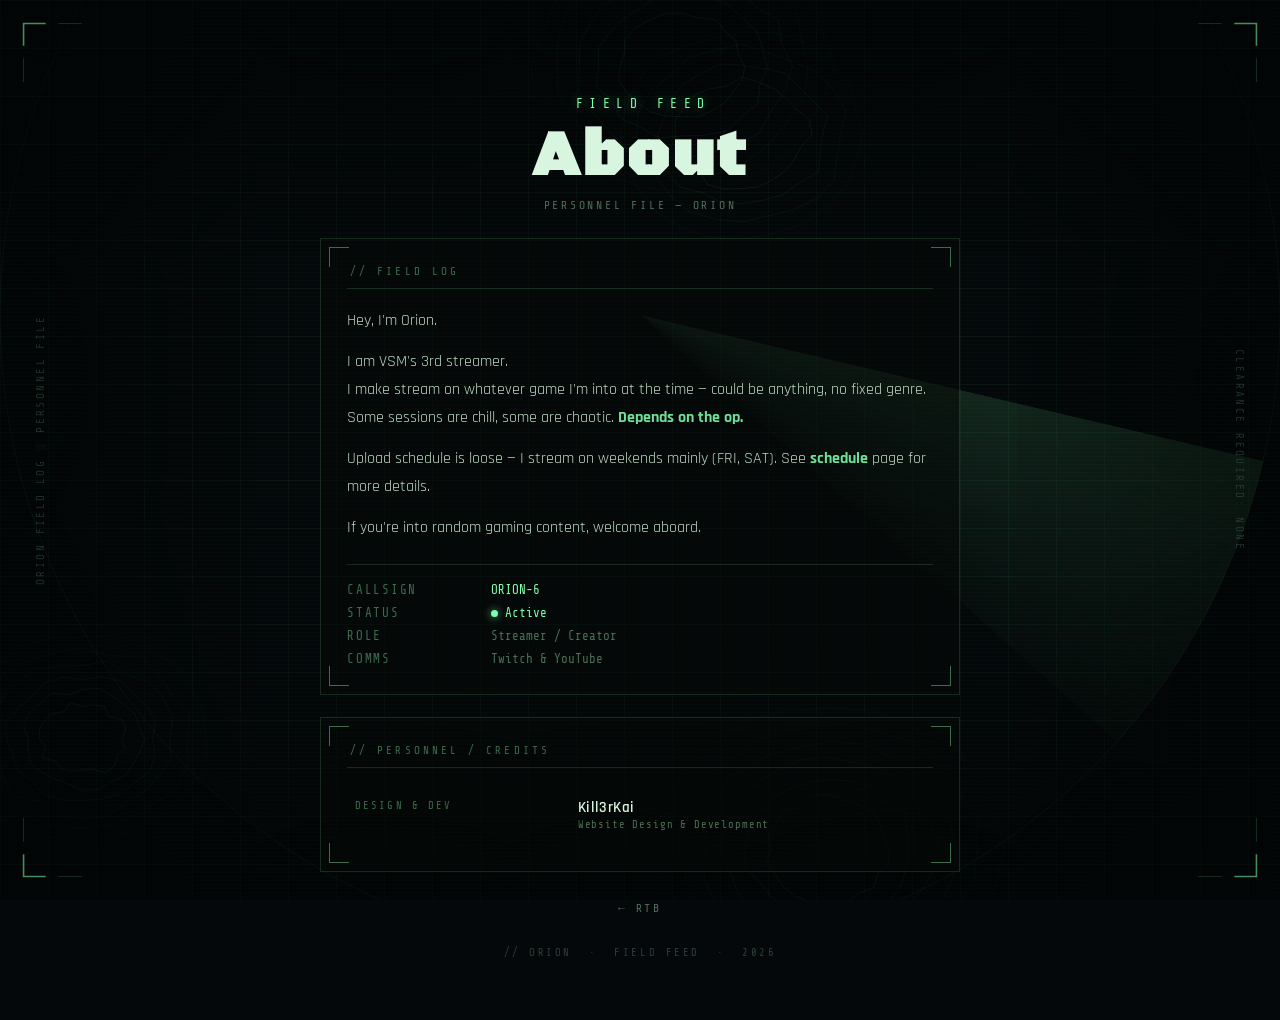
==== about.html @ 9e228664 "init commit init commit" ====
<!DOCTYPE html>
<html lang="en">

<head>
    <meta charset="UTF-8" />
    <meta name="viewport" content="width=device-width, initial-scale=1.0" />
    <title>Orion — Field Dossier</title>

    <link rel="icon" href="Images/icon.png" sizes="32x32" />
    <link rel="apple-touch-icon" href="Images/icon.png">
    <link rel="preconnect" href="https://fonts.googleapis.com">
    <link href="https://fonts.googleapis.com/css2?family=Share+Tech+Mono&family=Black+Ops+One&family=Rajdhani:wght@300;400;600;700&display=swap" rel="stylesheet">
    <link rel="stylesheet" href="https://cdnjs.cloudflare.com/ajax/libs/font-awesome/6.6.0/css/all.min.css">
    <link rel="stylesheet" href="Styles/style.css">
    <link rel="stylesheet" href="Styles/about.css">

    <meta property="og:title" content="Orion — Field Dossier">
    <meta property="og:description" content="Just some guy who likes games.">
    <meta property="og:type" content="website">
</head>

<body>

    <div id="cursor"></div>
    <div id="cursorRing"></div>

    <canvas id="bgcanvas"></canvas>
    <div class="grid-overlay"></div>
    <div class="scanlines"></div>
    <div class="vignette"></div>

    <div class="side-label side-label--left">ORION FIELD LOG ░ PERSONNEL FILE</div>
    <div class="side-label side-label--right">CLEARANCE REQUIRED: NONE</div>

    <div class="corner tl"><svg viewBox="0 0 76 76"><path d="M2 30 L2 2 L30 2" stroke="#7dffab" stroke-width="2" fill="none" opacity="0.55"/><path d="M2 46 L2 76" stroke="#7dffab" stroke-width="1" fill="none" opacity="0.22"/><path d="M46 2 L76 2" stroke="#7dffab" stroke-width="1" fill="none" opacity="0.22"/></svg></div>
    <div class="corner tr"><svg viewBox="0 0 76 76"><path d="M2 30 L2 2 L30 2" stroke="#7dffab" stroke-width="2" fill="none" opacity="0.55"/><path d="M2 46 L2 76" stroke="#7dffab" stroke-width="1" fill="none" opacity="0.22"/><path d="M46 2 L76 2" stroke="#7dffab" stroke-width="1" fill="none" opacity="0.22"/></svg></div>
    <div class="corner bl"><svg viewBox="0 0 76 76"><path d="M2 30 L2 2 L30 2" stroke="#7dffab" stroke-width="2" fill="none" opacity="0.55"/><path d="M2 46 L2 76" stroke="#7dffab" stroke-width="1" fill="none" opacity="0.22"/><path d="M46 2 L76 2" stroke="#7dffab" stroke-width="1" fill="none" opacity="0.22"/></svg></div>
    <div class="corner br"><svg viewBox="0 0 76 76"><path d="M2 30 L2 2 L30 2" stroke="#7dffab" stroke-width="2" fill="none" opacity="0.55"/><path d="M2 46 L2 76" stroke="#7dffab" stroke-width="1" fill="none" opacity="0.22"/><path d="M46 2 L76 2" stroke="#7dffab" stroke-width="1" fill="none" opacity="0.22"/></svg></div>

    <div class="about-wrap">

        <header class="about-hero">
            <div class="about-brandline">FIELD FEED</div>
            <h1 class="about-title">About</h1>
            <p class="about-sub">personnel file — orion</p>
        </header>

        <div class="dossier-panel">
            <span class="dossier-bracket db-tl"></span>
            <span class="dossier-bracket db-tr"></span>
            <span class="dossier-bracket db-bl"></span>
            <span class="dossier-bracket db-br"></span>

            <div class="dossier-screen">
                <div class="section-label">// Field Log</div>

                <div class="about-body">
                    <p>Hey, I'm Orion.</p>
                    <p>I am VSM's 3rd streamer.<br>I make stream on whatever game I'm into at the time — could be anything, no fixed genre.<br>Some sessions are chill, some are chaotic. <strong>Depends on the op.</strong></p>
                    <p>Upload schedule is loose — I stream on weekends mainly (FRI, SAT). See <strong>schedule</strong> page for more details.</p>
                    <p>If you're into random gaming content, welcome aboard.</p>
                </div>

                <div class="readout">
                    <div class="readout-row"><span class="readout-k">Callsign</span><span class="readout-v">ORION-6</span></div>
                    <div class="readout-row"><span class="readout-k">Status</span><span class="readout-v"><span class="status-live-dot"></span>Active</span></div>
                    <div class="readout-row"><span class="readout-k">Role</span><span class="readout-v dim">Streamer / Creator</span></div>
                    <div class="readout-row"><span class="readout-k">Comms</span><span class="readout-v dim">Twitch &amp; YouTube</span></div>
                </div>
            </div>
        </div>

        <div class="dossier-panel">
            <span class="dossier-bracket db-tl"></span>
            <span class="dossier-bracket db-tr"></span>
            <span class="dossier-bracket db-bl"></span>
            <span class="dossier-bracket db-br"></span>

            <div class="dossier-screen">
                <div class="section-label">// Personnel / Credits</div>

                <table class="credits-table">
                    <tbody>
                        <tr>
                            <td>Design &amp; Dev</td>
                            <td>
                                <a class="credit-name" href="https://kill3rkai.ai" target="_blank" rel="noopener">Kill3rKai</a>
                                <span class="credit-sub">Website Design &amp; Development</span>
                            </td>
                        </tr>
                    </tbody>
                </table>
            </div>
        </div>

        <div class="about-back">
            <a href="main.html">RTB</a>
        </div>

        <footer class="about-footer">
            // ORION &nbsp;·&nbsp; FIELD FEED &nbsp;·&nbsp; 2026
        </footer>

    </div>

    <script src="Scripts/about.js" defer></script>

</body>

</html>
---- Styles/style.css ----
/* style.css — ORION tactical link map
   Same identity as the stream overlays (radar/terrain/waypoints), rebuilt
   as the page's central interaction instead of a plain list. */

@import url('https://fonts.googleapis.com/css2?family=Share+Tech+Mono&family=Black+Ops+One&family=Rajdhani:wght@300;400;600;700&display=swap');

:root {
  --bg: #05080a;
  --panel: #0c130f;
  --hud: #7dffab;
  --hud-dim: #3d6b4d;
  --amber: #ffb454;
  --text: #d8f5df;
  --muted: #4d6e58;
  --line: rgba(125, 255, 171, 0.14);
}

*,
*::before,
*::after {
  margin: 0;
  padding: 0;
  box-sizing: border-box;
}

body {
  background: var(--bg);
  color: var(--text);
  font-family: 'Rajdhani', sans-serif;
  min-height: 100vh;
  position: relative;
  cursor: none;
  overflow-x: hidden;
  display: flex;
  flex-direction: column;
}

::selection {
  background: rgba(125, 255, 171, 0.25);
  color: #fff;
}

/* ── custom cursor ── */
#cursor {
  position: fixed;
  width: 8px;
  height: 8px;
  background: var(--hud);
  border-radius: 50%;
  pointer-events: none;
  z-index: 9999;
  transform: translate(-50%, -50%);
  box-shadow: 0 0 12px var(--hud);
  mix-blend-mode: screen;
  opacity: 0;
}

#cursorRing {
  position: fixed;
  width: 34px;
  height: 34px;
  border: 1px solid rgba(125, 255, 171, 0.4);
  border-radius: 50%;
  pointer-events: none;
  z-index: 9998;
  transform: translate(-50%, -50%);
  transition: width .2s ease, height .2s ease, border-color .2s ease, left .08s ease, top .08s ease;
  opacity: 0;
}

/* ── page chrome (grid / scanlines / vignette / frame) ── */
/* Any full-page ambient background canvas uses this id — needed here
   (not just in boot.css) since schedule.html and future subpages load
   this stylesheet but not boot.css. Without it the canvas has no CSS
   sizing and renders in normal flow at its full pixel dimensions,
   pushing all page content off-screen below it. */
canvas#bgcanvas {
  position: fixed;
  inset: 0;
  width: 100%;
  height: 100%;
  z-index: 0;
}

.grid-overlay {
  position: fixed;
  inset: 0;
  z-index: 0;
  pointer-events: none;
  background-image:
    linear-gradient(rgba(125, 255, 171, 0.04) 1px, transparent 1px),
    linear-gradient(90deg, rgba(125, 255, 171, 0.04) 1px, transparent 1px);
  background-size: 48px 48px;
}

.scanlines {
  position: fixed;
  inset: 0;
  z-index: 1;
  pointer-events: none;
  background: repeating-linear-gradient(0deg, transparent, transparent 3px, rgba(125, 255, 171, 0.02) 3px, rgba(125, 255, 171, 0.02) 4px);
}

.vignette {
  position: fixed;
  inset: 0;
  z-index: 1;
  pointer-events: none;
  box-shadow: inset 0 0 280px 90px rgba(1, 2, 2, 0.82);
}

.corner {
  position: fixed;
  width: 60px;
  height: 60px;
  z-index: 50;
  pointer-events: none;
}

.corner svg {
  width: 100%;
  height: 100%;
}

.corner.tl {
  top: 22px;
  left: 22px;
}

.corner.tr {
  top: 22px;
  right: 22px;
  transform: scaleX(-1);
}

.corner.bl {
  bottom: 22px;
  left: 22px;
  transform: scaleY(-1);
}

.corner.br {
  bottom: 22px;
  right: 22px;
  transform: scale(-1, -1);
}

.side-label {
  position: fixed;
  font-family: 'Share Tech Mono', monospace;
  font-size: 11px;
  letter-spacing: 0.22em;
  color: var(--muted);
  text-transform: uppercase;
  writing-mode: vertical-rl;
  opacity: 0.4;
  z-index: 5;
  pointer-events: none;
}

.side-label--left {
  left: 34px;
  top: 50%;
  transform: translateY(-50%) rotate(180deg);
}

.side-label--right {
  right: 34px;
  top: 50%;
  transform: translateY(-50%);
}

@media (max-width:760px) {
  .side-label {
    display: none;
  }
}

/* ── header ── */
.hero {
  position: relative;
  z-index: 10;
  text-align: center;
  padding: 56px 24px 8px;
}

#hud-top {
  position: absolute;
  top: 30px;
  left: 80px;
  right: 80px;
  z-index: 4;
  display: flex;
  justify-content: space-between;
  align-items: flex-start;
  font-family: 'Share Tech Mono', monospace;
  font-size: 12px;
  letter-spacing: 0.14em;
  color: var(--muted);
}

#hud-top .block {
  display: flex;
  flex-direction: column;
  gap: 5px;
}

#hud-top .block.right {
  align-items: flex-end;
  text-align: right;
}

#hud-top .k {
  color: var(--hud-dim);
  font-size: 10.5px;
  letter-spacing: 0.2em;
}

#hud-top .v {
  color: var(--hud);
  font-size: 13px;
}

#hud-top .v.amber {
  color: var(--amber);
}

@media (max-width:760px) {
  #hud-top {
    display: none;
  }
}

#brandline {
  font-family: 'Share Tech Mono', monospace;
  font-size: 13px;
  letter-spacing: 0.5em;
  text-indent: 0.5em;
  color: var(--hud);
  text-shadow: 0 0 12px rgba(125, 255, 171, 0.5);
  margin-bottom: 18px;
}

#title {
  font-family: 'Black Ops One', sans-serif;
  font-size: clamp(48px, 9vw, 104px);
  letter-spacing: 0.04em;
  color: var(--text);
  line-height: 1;
  animation: titleGlow 3.2s ease-in-out infinite;
}

@keyframes titleGlow {

  0%,
  100% {
    text-shadow: 0 0 20px rgba(125, 255, 171, 0.32), 0 0 2px rgba(216, 245, 223, 0.4);
  }

  50% {
    text-shadow: 0 0 54px rgba(125, 255, 171, 0.62), 0 0 2px rgba(216, 245, 223, 0.4);
  }
}

#subline {
  margin-top: 16px;
  font-family: 'Share Tech Mono', monospace;
  font-size: clamp(11px, 1.4vw, 14px);
  letter-spacing: 0.26em;
  text-indent: 0.26em;
  color: var(--muted);
}

.blink {
  display: inline-block;
  width: 9px;
  color: var(--hud);
  animation: blink 1s steps(1) infinite;
}

@keyframes blink {

  0%,
  100% {
    opacity: 1;
  }

  50% {
    opacity: 0;
  }
}

/* ── tactical map ── */
.map-section {
  position: relative;
  z-index: 10;
  flex: 1;
  display: flex;
  align-items: center;
  justify-content: center;
  padding: 28px 20px 8px;
}

.map-frame {
  position: relative;
  width: min(94vw, 980px);
  aspect-ratio: 16/11;
  border: 1px solid var(--line);
  background: rgba(6, 10, 8, 0.4);
}

.map-frame::before {
  content: '';
  position: absolute;
  inset: 0;
  border: 1px solid rgba(125, 255, 171, 0.06);
  margin: 10px;
  pointer-events: none;
}

canvas#mapcanvas {
  position: absolute;
  inset: 0;
  width: 100%;
  height: 100%;
}

/* readout panel, top-left inside the frame */
#wpReadout {
  position: absolute;
  top: 16px;
  left: 18px;
  z-index: 25;
  font-family: 'Share Tech Mono', monospace;
  font-size: 11.5px;
  letter-spacing: 0.05em;
  color: var(--muted);
  display: flex;
  flex-direction: column;
  gap: 5px;
  background: rgba(5, 8, 10, 0.55);
  padding: 10px 14px;
  border-left: 2px solid var(--hud-dim);
  min-width: 190px;
  pointer-events: none;
  transition: border-color .2s ease;
}

#wpReadout.active {
  border-left-color: var(--hud);
}

#wpReadout .row {
  display: flex;
  gap: 10px;
}

#wpReadout .k {
  color: var(--hud-dim);
  min-width: 74px;
  letter-spacing: 0.14em;
}

#wpReadout .v {
  color: var(--hud);
}

#wpReadout .v.amber {
  color: var(--amber);
}

@media (max-width:600px) {
  #wpReadout {
    display: none;
  }
}

/* legend, bottom-right inside the frame */
#legend {
  position: absolute;
  bottom: 14px;
  right: 16px;
  z-index: 25;
  font-family: 'Share Tech Mono', monospace;
  font-size: 10px;
  letter-spacing: 0.14em;
  color: var(--muted);
  display: flex;
  align-items: center;
  gap: 8px;
  pointer-events: none;
  text-transform: uppercase;
}

#legend .dot {
  width: 6px;
  height: 6px;
  border-radius: 50%;
  background: var(--amber);
  box-shadow: 0 0 8px rgba(255, 180, 84, 0.7);
}

@media (max-width:600px) {
  #legend {
    display: none;
  }
}

/* waypoints */
.waypoint {
  position: absolute;
  transform: translate(-50%, -50%);
  display: flex;
  flex-direction: column;
  align-items: center;
  text-decoration: none;
  color: var(--text);
  z-index: 30;
}

.wp-marker {
  width: 46px;
  height: 46px;
  border-radius: 50%;
  border: 1px solid var(--hud-dim);
  background: rgba(12, 19, 15, 0.85);
  display: flex;
  align-items: center;
  justify-content: center;
  position: relative;
  transition: border-color .25s ease, box-shadow .25s ease, transform .25s ease, background .25s ease;
}

.wp-marker i {
  font-size: 17px;
  color: var(--hud);
  transition: color .25s ease;
}

.waypoint:hover .wp-marker {
  border-color: var(--hud);
  box-shadow: 0 0 18px rgba(125, 255, 171, 0.45);
  background: rgba(125, 255, 171, 0.08);
  transform: scale(1.14);
}

.wp-id {
  font-family: 'Share Tech Mono', monospace;
  font-size: 9.5px;
  letter-spacing: 0.16em;
  color: var(--hud-dim);
  margin-top: 7px;
  white-space: nowrap;
}

.wp-tooltip {
  position: absolute;
  bottom: calc(100% + 12px);
  left: 50%;
  transform: translateX(-50%) translateY(4px);
  background: rgba(6, 10, 8, 0.94);
  border: 1px solid var(--line);
  padding: 7px 12px;
  font-family: 'Share Tech Mono', monospace;
  font-size: 11.5px;
  letter-spacing: 0.06em;
  color: var(--hud);
  white-space: nowrap;
  opacity: 0;
  pointer-events: none;
  transition: opacity .2s ease, transform .2s ease;
  z-index: 100;
  display: flex;
  align-items: center;
  gap: 9px;
}

.wp-tooltip span {
  color: var(--muted);
}

.waypoint:hover .wp-tooltip {
  opacity: 1;
  transform: translateX(-50%) translateY(0);
}

.wp-tag {
  font-size: 9px;
  letter-spacing: 0.14em;
  padding: 2px 6px;
  border-radius: 2px;
  border: 1px solid currentColor;
}

.wp-tag.active {
  color: var(--hud);
  background: rgba(125, 255, 171, 0.1);
}

.wp-tag.inactive {
  color: var(--amber);
  background: rgba(255, 180, 84, 0.1);
}

/* always-visible status dot on the marker itself, like a live indicator light */
.wp-status-dot {
  position: absolute;
  bottom: -1px;
  right: -1px;
  width: 9px;
  height: 9px;
  border-radius: 50%;
  border: 1.5px solid var(--bg);
  z-index: 2;
}

.wp-status-dot.active {
  background: var(--hud);
  box-shadow: 0 0 6px rgba(125, 255, 171, 0.8);
}

.wp-status-dot.inactive {
  background: var(--amber);
  box-shadow: 0 0 6px rgba(255, 180, 84, 0.8);
}

.waypoint.live .wp-marker {
  border-color: var(--amber);
}

.waypoint.live .wp-marker i {
  color: var(--amber);
}

.wp-live-ring {
  position: absolute;
  inset: -5px;
  border-radius: 50%;
  border: 2px solid var(--amber);
  animation: liveRingPulse 2s ease-in-out infinite;
}

@keyframes liveRingPulse {

  0%,
  100% {
    opacity: 0.4;
    transform: scale(1);
  }

  50% {
    opacity: 1;
    transform: scale(1.08);
  }
}

/* disabled waypoints stay dimmed at rest but highlight exactly like an active
   waypoint on hover — visible and explorable on the board, just not clickable */
.waypoint.disabled {
  cursor: none;
}

.waypoint.disabled .wp-marker {
  opacity: 0.55;
}

.waypoint.disabled:hover .wp-marker {
  opacity: 1;
  border-color: var(--hud);
  box-shadow: 0 0 18px rgba(125, 255, 171, 0.45);
  background: rgba(125, 255, 171, 0.08);
  transform: scale(1.14);
}

.waypoint.disabled .wp-id {
  opacity: 0.55;
}

.waypoint.disabled:hover .wp-id {
  opacity: 1;
}

@media (max-width:600px) {
  .wp-marker {
    width: 38px;
    height: 38px;
  }

  .wp-marker i {
    font-size: 14px;
  }

  .wp-id {
    font-size: 8.5px;
  }
}

/* ── footer ── */
.footer {
  position: relative;
  z-index: 10;
  padding: 22px 24px 30px;
  text-align: center;
  font-family: 'Share Tech Mono', monospace;
  font-size: 11px;
  letter-spacing: 0.24em;
  color: rgba(77, 110, 88, 0.6);
  text-transform: uppercase;
}

.footer a {
  color: rgba(125, 255, 171, 0.55);
  text-decoration: none;
}

.footer a:hover {
  color: var(--hud);
}
---- Styles/about.css ----
/* ============================================================
   about.css — ORION field dossier
   Extends Styles/style.css — tokens (--hud, --amber, --muted etc)
   are inherited from there. Scrolling page, same pattern as
   schedule.css.
   ============================================================ */

body {
    display: block;
    min-height: 100vh;
    height: auto;
    overflow: visible auto;
    padding: 96px 20px 60px;
}

.about-wrap {
    max-width: 720px;
    margin: 0 auto;
    position: relative;
    z-index: 10;
}

/* ── header ── */
.about-hero {
    text-align: center;
    margin-bottom: 26px;
}

.about-brandline {
    font-family: 'Share Tech Mono', monospace;
    font-size: 13px;
    letter-spacing: 0.5em;
    text-indent: 0.5em;
    color: var(--hud);
    text-shadow: 0 0 12px rgba(125, 255, 171, 0.5);
    margin-bottom: 14px;
}

.about-title {
    font-family: 'Black Ops One', sans-serif;
    font-size: clamp(38px, 7vw, 64px);
    letter-spacing: 0.04em;
    color: var(--text);
    line-height: 1;
    animation: titleGlow 3.2s ease-in-out infinite;
}

@keyframes titleGlow {

    0%,
    100% {
        text-shadow: 0 0 20px rgba(125, 255, 171, 0.32), 0 0 2px rgba(216, 245, 223, 0.4);
    }

    50% {
        text-shadow: 0 0 54px rgba(125, 255, 171, 0.62), 0 0 2px rgba(216, 245, 223, 0.4);
    }
}

.about-sub {
    margin-top: 10px;
    font-family: 'Share Tech Mono', monospace;
    font-size: 11.5px;
    letter-spacing: 0.24em;
    text-transform: uppercase;
    color: var(--muted);
}

/* ── dossier panel shell (shared by both panels on the page) ── */
.dossier-panel {
    max-width: 640px;
    margin: 0 auto 22px;
    background: rgba(6, 10, 8, 0.55);
    border: 1px solid var(--line);
    padding: 26px 26px 28px;
    position: relative;
}

.dossier-bracket {
    position: absolute;
    width: 20px;
    height: 20px;
    border-color: var(--hud-dim);
    border-style: solid;
    pointer-events: none;
}

.db-tl {
    top: 8px;
    left: 8px;
    border-width: 1px 0 0 1px;
}

.db-tr {
    top: 8px;
    right: 8px;
    border-width: 1px 1px 0 0;
}

.db-bl {
    bottom: 8px;
    left: 8px;
    border-width: 0 0 1px 1px;
}

.db-br {
    bottom: 8px;
    right: 8px;
    border-width: 0 1px 1px 0;
}

.dossier-screen {
    animation: panelOn .5s ease both;
}

@keyframes panelOn {
    0% {
        opacity: 0;
        transform: translateY(6px);
    }

    100% {
        opacity: 1;
        transform: translateY(0);
    }
}

.section-label {
    font-family: 'Share Tech Mono', monospace;
    font-size: 11px;
    letter-spacing: 0.28em;
    text-indent: 0.28em;
    color: var(--hud-dim);
    text-transform: uppercase;
    margin-bottom: 18px;
    padding-bottom: 10px;
    border-bottom: 1px solid var(--line);
}

/* ── bio text ── */
.about-body p {
    font-family: 'Rajdhani', sans-serif;
    font-size: 16px;
    line-height: 1.75;
    color: var(--text);
    opacity: 0.88;
    margin-bottom: 13px;
}

.about-body p:last-child {
    margin-bottom: 0;
}

.about-body strong {
    color: var(--hud);
    font-weight: 700;
}

/* ── readout block (callsign / status) ── */
.readout {
    margin-top: 22px;
    border-top: 1px solid var(--line);
    padding-top: 18px;
    display: flex;
    flex-direction: column;
    gap: 9px;
}

.readout-row {
    display: flex;
    gap: 14px;
    font-family: 'Share Tech Mono', monospace;
    font-size: 12.5px;
}

.readout-k {
    color: var(--hud-dim);
    min-width: 130px;
    letter-spacing: 0.14em;
    text-transform: uppercase;
}

.readout-v {
    color: var(--hud);
}

.readout-v.amber {
    color: var(--amber);
}

.readout-v.dim {
    color: var(--muted);
}

.status-live-dot {
    display: inline-block;
    width: 7px;
    height: 7px;
    border-radius: 50%;
    background: var(--hud);
    box-shadow: 0 0 8px rgba(125, 255, 171, 0.8);
    margin-right: 7px;
    animation: statusBlink 2s ease-in-out infinite;
}

@keyframes statusBlink {

    0%,
    100% {
        opacity: 1;
    }

    50% {
        opacity: 0.25;
    }
}

/* ── credits table ── */
.credits-table {
    width: 100%;
    border-collapse: collapse;
    font-family: 'Share Tech Mono', monospace;
    font-size: 12.5px;
}

.credits-table tr {
    border-bottom: 1px solid rgba(125, 255, 171, 0.06);
    transition: background .2s ease;
}

.credits-table tr:last-child {
    border-bottom: none;
}

.credits-table tr:hover {
    background: rgba(125, 255, 171, 0.03);
}

.credits-table td {
    padding: 12px 8px;
    letter-spacing: 0.03em;
    vertical-align: top;
}

.credits-table td:first-child {
    color: var(--hud-dim);
    white-space: nowrap;
    padding-right: 22px;
    font-size: 10.5px;
    letter-spacing: 0.2em;
    text-transform: uppercase;
    padding-top: 14px;
}

.credits-table td:last-child {
    font-family: 'Rajdhani', sans-serif;
    color: var(--text);
    font-size: 15px;
}

a.credit-name {
    all: unset;
    display: block;
    color: var(--text);
    font-weight: 600;
    cursor: none;
}

a.credit-name:hover {
    color: var(--hud);
}

.credit-sub {
    display: block;
    font-family: 'Share Tech Mono', monospace;
    color: var(--muted);
    font-size: 10.5px;
    letter-spacing: 0.08em;
    margin-top: 2px;
}

/* ── back link ── */
.about-back {
    text-align: center;
    margin-top: 6px;
}

.about-back a {
    font-family: 'Share Tech Mono', monospace;
    font-size: 11.5px;
    letter-spacing: 0.24em;
    color: var(--muted);
    text-decoration: none;
    text-transform: uppercase;
    display: inline-flex;
    align-items: center;
    gap: 8px;
    transition: color .2s ease;
    padding: 8px 0;
}

.about-back a:hover {
    color: var(--hud);
}

.about-back a::before {
    content: '←';
    transition: transform .2s ease;
}

.about-back a:hover::before {
    transform: translateX(-4px);
}

/* ── footer ── */
.about-footer {
    text-align: center;
    margin-top: 24px;
    font-family: 'Share Tech Mono', monospace;
    font-size: 10.5px;
    letter-spacing: 0.24em;
    color: rgba(77, 110, 88, 0.55);
    text-transform: uppercase;
}

@media (max-width:480px) {
    body {
        padding: 80px 14px 40px;
    }

    .dossier-panel {
        padding: 20px 18px 22px;
    }

    .readout-row {
        flex-direction: column;
        gap: 2px;
    }

    .readout-k {
        min-width: 0;
    }
}
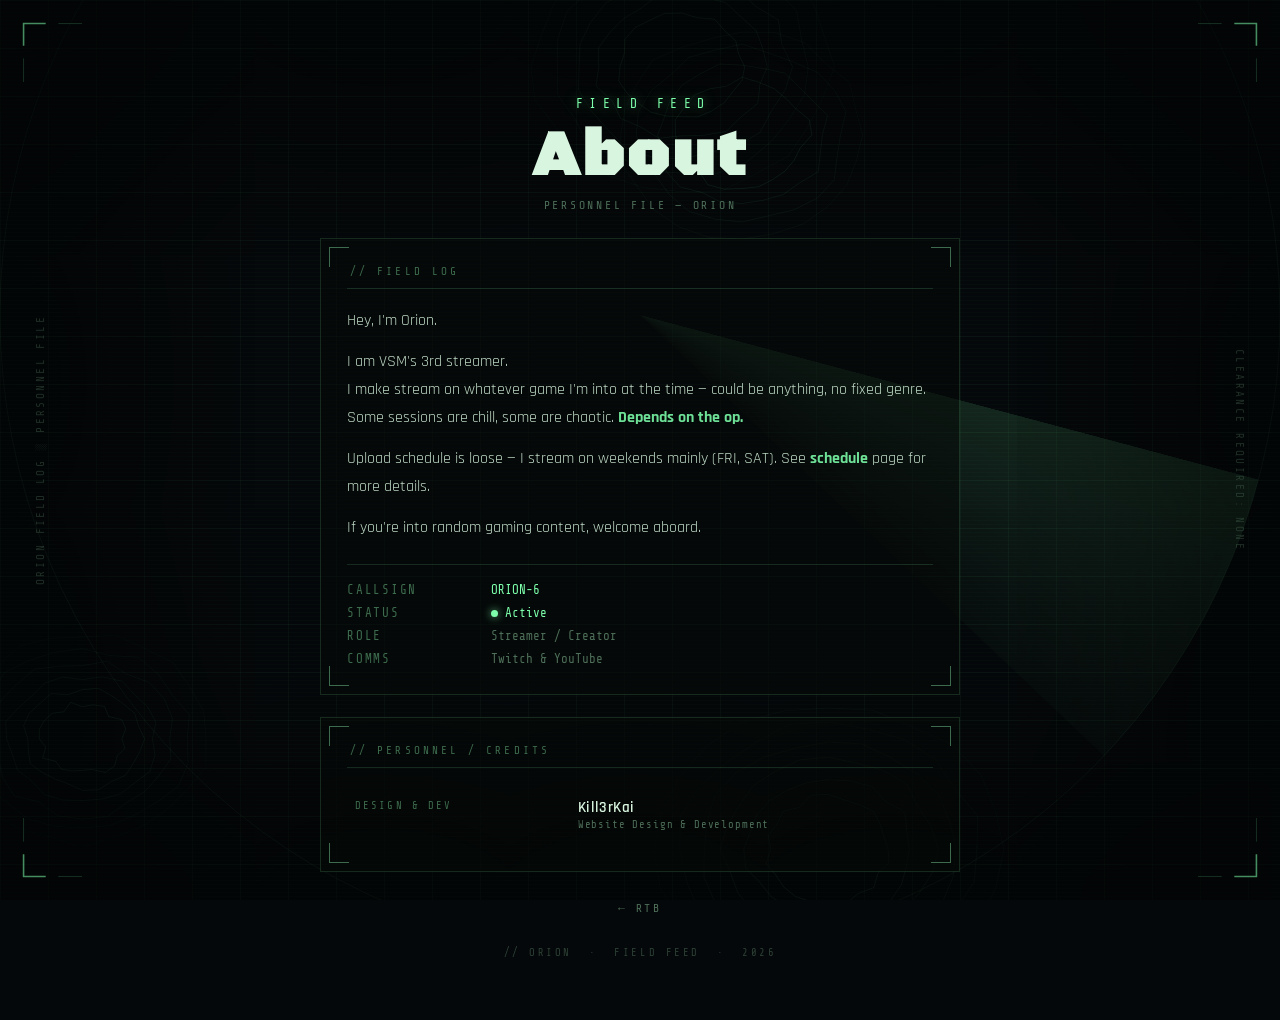
==== commit 04ac5c8b: "update calander" ====
--- a/about.html
+++ b/about.html
@@ -1,110 +1,110 @@
-<!DOCTYPE html>
-<html lang="en">
-
-<head>
-    <meta charset="UTF-8" />
-    <meta name="viewport" content="width=device-width, initial-scale=1.0" />
-    <title>Orion — Field Dossier</title>
-
-    <link rel="icon" href="Images/icon.png" sizes="32x32" />
-    <link rel="apple-touch-icon" href="Images/icon.png">
-    <link rel="preconnect" href="https://fonts.googleapis.com">
-    <link href="https://fonts.googleapis.com/css2?family=Share+Tech+Mono&family=Black+Ops+One&family=Rajdhani:wght@300;400;600;700&display=swap" rel="stylesheet">
-    <link rel="stylesheet" href="https://cdnjs.cloudflare.com/ajax/libs/font-awesome/6.6.0/css/all.min.css">
-    <link rel="stylesheet" href="Styles/style.css">
-    <link rel="stylesheet" href="Styles/about.css">
-
-    <meta property="og:title" content="Orion — Field Dossier">
-    <meta property="og:description" content="Just some guy who likes games.">
-    <meta property="og:type" content="website">
-</head>
-
-<body>
-
-    <div id="cursor"></div>
-    <div id="cursorRing"></div>
-
-    <canvas id="bgcanvas"></canvas>
-    <div class="grid-overlay"></div>
-    <div class="scanlines"></div>
-    <div class="vignette"></div>
-
-    <div class="side-label side-label--left">ORION FIELD LOG ░ PERSONNEL FILE</div>
-    <div class="side-label side-label--right">CLEARANCE REQUIRED: NONE</div>
-
-    <div class="corner tl"><svg viewBox="0 0 76 76"><path d="M2 30 L2 2 L30 2" stroke="#7dffab" stroke-width="2" fill="none" opacity="0.55"/><path d="M2 46 L2 76" stroke="#7dffab" stroke-width="1" fill="none" opacity="0.22"/><path d="M46 2 L76 2" stroke="#7dffab" stroke-width="1" fill="none" opacity="0.22"/></svg></div>
-    <div class="corner tr"><svg viewBox="0 0 76 76"><path d="M2 30 L2 2 L30 2" stroke="#7dffab" stroke-width="2" fill="none" opacity="0.55"/><path d="M2 46 L2 76" stroke="#7dffab" stroke-width="1" fill="none" opacity="0.22"/><path d="M46 2 L76 2" stroke="#7dffab" stroke-width="1" fill="none" opacity="0.22"/></svg></div>
-    <div class="corner bl"><svg viewBox="0 0 76 76"><path d="M2 30 L2 2 L30 2" stroke="#7dffab" stroke-width="2" fill="none" opacity="0.55"/><path d="M2 46 L2 76" stroke="#7dffab" stroke-width="1" fill="none" opacity="0.22"/><path d="M46 2 L76 2" stroke="#7dffab" stroke-width="1" fill="none" opacity="0.22"/></svg></div>
-    <div class="corner br"><svg viewBox="0 0 76 76"><path d="M2 30 L2 2 L30 2" stroke="#7dffab" stroke-width="2" fill="none" opacity="0.55"/><path d="M2 46 L2 76" stroke="#7dffab" stroke-width="1" fill="none" opacity="0.22"/><path d="M46 2 L76 2" stroke="#7dffab" stroke-width="1" fill="none" opacity="0.22"/></svg></div>
-
-    <div class="about-wrap">
-
-        <header class="about-hero">
-            <div class="about-brandline">FIELD FEED</div>
-            <h1 class="about-title">About</h1>
-            <p class="about-sub">personnel file — orion</p>
-        </header>
-
-        <div class="dossier-panel">
-            <span class="dossier-bracket db-tl"></span>
-            <span class="dossier-bracket db-tr"></span>
-            <span class="dossier-bracket db-bl"></span>
-            <span class="dossier-bracket db-br"></span>
-
-            <div class="dossier-screen">
-                <div class="section-label">// Field Log</div>
-
-                <div class="about-body">
-                    <p>Hey, I'm Orion.</p>
-                    <p>I am VSM's 3rd streamer.<br>I make stream on whatever game I'm into at the time — could be anything, no fixed genre.<br>Some sessions are chill, some are chaotic. <strong>Depends on the op.</strong></p>
-                    <p>Upload schedule is loose — I stream on weekends mainly (FRI, SAT). See <strong>schedule</strong> page for more details.</p>
-                    <p>If you're into random gaming content, welcome aboard.</p>
-                </div>
-
-                <div class="readout">
-                    <div class="readout-row"><span class="readout-k">Callsign</span><span class="readout-v">ORION-6</span></div>
-                    <div class="readout-row"><span class="readout-k">Status</span><span class="readout-v"><span class="status-live-dot"></span>Active</span></div>
-                    <div class="readout-row"><span class="readout-k">Role</span><span class="readout-v dim">Streamer / Creator</span></div>
-                    <div class="readout-row"><span class="readout-k">Comms</span><span class="readout-v dim">Twitch &amp; YouTube</span></div>
-                </div>
-            </div>
-        </div>
-
-        <div class="dossier-panel">
-            <span class="dossier-bracket db-tl"></span>
-            <span class="dossier-bracket db-tr"></span>
-            <span class="dossier-bracket db-bl"></span>
-            <span class="dossier-bracket db-br"></span>
-
-            <div class="dossier-screen">
-                <div class="section-label">// Personnel / Credits</div>
-
-                <table class="credits-table">
-                    <tbody>
-                        <tr>
-                            <td>Design &amp; Dev</td>
-                            <td>
-                                <a class="credit-name" href="https://kill3rkai.ai" target="_blank" rel="noopener">Kill3rKai</a>
-                                <span class="credit-sub">Website Design &amp; Development</span>
-                            </td>
-                        </tr>
-                    </tbody>
-                </table>
-            </div>
-        </div>
-
-        <div class="about-back">
-            <a href="main.html">RTB</a>
-        </div>
-
-        <footer class="about-footer">
-            // ORION &nbsp;·&nbsp; FIELD FEED &nbsp;·&nbsp; 2026
-        </footer>
-
-    </div>
-
-    <script src="Scripts/about.js" defer></script>
-
-</body>
-
+<!DOCTYPE html>
+<html lang="en">
+
+<head>
+    <meta charset="UTF-8" />
+    <meta name="viewport" content="width=device-width, initial-scale=1.0" />
+    <title>Orion — Field Dossier</title>
+
+    <link rel="icon" href="Images/icon.png" sizes="32x32" />
+    <link rel="apple-touch-icon" href="Images/icon.png">
+    <link rel="preconnect" href="https://fonts.googleapis.com">
+    <link href="https://fonts.googleapis.com/css2?family=Share+Tech+Mono&family=Black+Ops+One&family=Rajdhani:wght@300;400;600;700&display=swap" rel="stylesheet">
+    <link rel="stylesheet" href="https://cdnjs.cloudflare.com/ajax/libs/font-awesome/6.6.0/css/all.min.css">
+    <link rel="stylesheet" href="Styles/style.css">
+    <link rel="stylesheet" href="Styles/about.css">
+
+    <meta property="og:title" content="Orion — Field Dossier">
+    <meta property="og:description" content="Just some guy who likes games.">
+    <meta property="og:type" content="website">
+</head>
+
+<body>
+
+    <div id="cursor"></div>
+    <div id="cursorRing"></div>
+
+    <canvas id="bgcanvas"></canvas>
+    <div class="grid-overlay"></div>
+    <div class="scanlines"></div>
+    <div class="vignette"></div>
+
+    <div class="side-label side-label--left">ORION FIELD LOG ░ PERSONNEL FILE</div>
+    <div class="side-label side-label--right">CLEARANCE REQUIRED: NONE</div>
+
+    <div class="corner tl"><svg viewBox="0 0 76 76"><path d="M2 30 L2 2 L30 2" stroke="#7dffab" stroke-width="2" fill="none" opacity="0.55"/><path d="M2 46 L2 76" stroke="#7dffab" stroke-width="1" fill="none" opacity="0.22"/><path d="M46 2 L76 2" stroke="#7dffab" stroke-width="1" fill="none" opacity="0.22"/></svg></div>
+    <div class="corner tr"><svg viewBox="0 0 76 76"><path d="M2 30 L2 2 L30 2" stroke="#7dffab" stroke-width="2" fill="none" opacity="0.55"/><path d="M2 46 L2 76" stroke="#7dffab" stroke-width="1" fill="none" opacity="0.22"/><path d="M46 2 L76 2" stroke="#7dffab" stroke-width="1" fill="none" opacity="0.22"/></svg></div>
+    <div class="corner bl"><svg viewBox="0 0 76 76"><path d="M2 30 L2 2 L30 2" stroke="#7dffab" stroke-width="2" fill="none" opacity="0.55"/><path d="M2 46 L2 76" stroke="#7dffab" stroke-width="1" fill="none" opacity="0.22"/><path d="M46 2 L76 2" stroke="#7dffab" stroke-width="1" fill="none" opacity="0.22"/></svg></div>
+    <div class="corner br"><svg viewBox="0 0 76 76"><path d="M2 30 L2 2 L30 2" stroke="#7dffab" stroke-width="2" fill="none" opacity="0.55"/><path d="M2 46 L2 76" stroke="#7dffab" stroke-width="1" fill="none" opacity="0.22"/><path d="M46 2 L76 2" stroke="#7dffab" stroke-width="1" fill="none" opacity="0.22"/></svg></div>
+
+    <div class="about-wrap">
+
+        <header class="about-hero">
+            <div class="about-brandline">FIELD FEED</div>
+            <h1 class="about-title">About</h1>
+            <p class="about-sub">personnel file — orion</p>
+        </header>
+
+        <div class="dossier-panel">
+            <span class="dossier-bracket db-tl"></span>
+            <span class="dossier-bracket db-tr"></span>
+            <span class="dossier-bracket db-bl"></span>
+            <span class="dossier-bracket db-br"></span>
+
+            <div class="dossier-screen">
+                <div class="section-label">// Field Log</div>
+
+                <div class="about-body">
+                    <p>Hey, I'm Orion.</p>
+                    <p>I am VSM's 3rd streamer.<br>I make stream on whatever game I'm into at the time — could be anything, no fixed genre.<br>Some sessions are chill, some are chaotic. <strong>Depends on the op.</strong></p>
+                    <p>Upload schedule is loose — I stream on weekends mainly (FRI, SAT). See <strong>schedule</strong> page for more details.</p>
+                    <p>If you're into random gaming content, welcome aboard.</p>
+                </div>
+
+                <div class="readout">
+                    <div class="readout-row"><span class="readout-k">Callsign</span><span class="readout-v">ORION-6</span></div>
+                    <div class="readout-row"><span class="readout-k">Status</span><span class="readout-v"><span class="status-live-dot"></span>Active</span></div>
+                    <div class="readout-row"><span class="readout-k">Role</span><span class="readout-v dim">Streamer / Creator</span></div>
+                    <div class="readout-row"><span class="readout-k">Comms</span><span class="readout-v dim">Twitch &amp; YouTube</span></div>
+                </div>
+            </div>
+        </div>
+
+        <div class="dossier-panel">
+            <span class="dossier-bracket db-tl"></span>
+            <span class="dossier-bracket db-tr"></span>
+            <span class="dossier-bracket db-bl"></span>
+            <span class="dossier-bracket db-br"></span>
+
+            <div class="dossier-screen">
+                <div class="section-label">// Personnel / Credits</div>
+
+                <table class="credits-table">
+                    <tbody>
+                        <tr>
+                            <td>Design &amp; Dev</td>
+                            <td>
+                                <a class="credit-name" href="https://kill3rkai.ai" target="_blank" rel="noopener">Kill3rKai</a>
+                                <span class="credit-sub">Website Design &amp; Development</span>
+                            </td>
+                        </tr>
+                    </tbody>
+                </table>
+            </div>
+        </div>
+
+        <div class="about-back">
+            <a href="main.html">RTB</a>
+        </div>
+
+        <footer class="about-footer">
+            // ORION &nbsp;·&nbsp; FIELD FEED &nbsp;·&nbsp; 2026
+        </footer>
+
+    </div>
+
+    <script src="Scripts/about.js" defer></script>
+
+</body>
+
 </html>
--- a/Styles/style.css
+++ b/Styles/style.css
@@ -1,618 +1,618 @@
-/* style.css — ORION tactical link map
-   Same identity as the stream overlays (radar/terrain/waypoints), rebuilt
-   as the page's central interaction instead of a plain list. */
-
-@import url('https://fonts.googleapis.com/css2?family=Share+Tech+Mono&family=Black+Ops+One&family=Rajdhani:wght@300;400;600;700&display=swap');
-
-:root {
-  --bg: #05080a;
-  --panel: #0c130f;
-  --hud: #7dffab;
-  --hud-dim: #3d6b4d;
-  --amber: #ffb454;
-  --text: #d8f5df;
-  --muted: #4d6e58;
-  --line: rgba(125, 255, 171, 0.14);
-}
-
-*,
-*::before,
-*::after {
-  margin: 0;
-  padding: 0;
-  box-sizing: border-box;
-}
-
-body {
-  background: var(--bg);
-  color: var(--text);
-  font-family: 'Rajdhani', sans-serif;
-  min-height: 100vh;
-  position: relative;
-  cursor: none;
-  overflow-x: hidden;
-  display: flex;
-  flex-direction: column;
-}
-
-::selection {
-  background: rgba(125, 255, 171, 0.25);
-  color: #fff;
-}
-
-/* ── custom cursor ── */
-#cursor {
-  position: fixed;
-  width: 8px;
-  height: 8px;
-  background: var(--hud);
-  border-radius: 50%;
-  pointer-events: none;
-  z-index: 9999;
-  transform: translate(-50%, -50%);
-  box-shadow: 0 0 12px var(--hud);
-  mix-blend-mode: screen;
-  opacity: 0;
-}
-
-#cursorRing {
-  position: fixed;
-  width: 34px;
-  height: 34px;
-  border: 1px solid rgba(125, 255, 171, 0.4);
-  border-radius: 50%;
-  pointer-events: none;
-  z-index: 9998;
-  transform: translate(-50%, -50%);
-  transition: width .2s ease, height .2s ease, border-color .2s ease, left .08s ease, top .08s ease;
-  opacity: 0;
-}
-
-/* ── page chrome (grid / scanlines / vignette / frame) ── */
-/* Any full-page ambient background canvas uses this id — needed here
-   (not just in boot.css) since schedule.html and future subpages load
-   this stylesheet but not boot.css. Without it the canvas has no CSS
-   sizing and renders in normal flow at its full pixel dimensions,
-   pushing all page content off-screen below it. */
-canvas#bgcanvas {
-  position: fixed;
-  inset: 0;
-  width: 100%;
-  height: 100%;
-  z-index: 0;
-}
-
-.grid-overlay {
-  position: fixed;
-  inset: 0;
-  z-index: 0;
-  pointer-events: none;
-  background-image:
-    linear-gradient(rgba(125, 255, 171, 0.04) 1px, transparent 1px),
-    linear-gradient(90deg, rgba(125, 255, 171, 0.04) 1px, transparent 1px);
-  background-size: 48px 48px;
-}
-
-.scanlines {
-  position: fixed;
-  inset: 0;
-  z-index: 1;
-  pointer-events: none;
-  background: repeating-linear-gradient(0deg, transparent, transparent 3px, rgba(125, 255, 171, 0.02) 3px, rgba(125, 255, 171, 0.02) 4px);
-}
-
-.vignette {
-  position: fixed;
-  inset: 0;
-  z-index: 1;
-  pointer-events: none;
-  box-shadow: inset 0 0 280px 90px rgba(1, 2, 2, 0.82);
-}
-
-.corner {
-  position: fixed;
-  width: 60px;
-  height: 60px;
-  z-index: 50;
-  pointer-events: none;
-}
-
-.corner svg {
-  width: 100%;
-  height: 100%;
-}
-
-.corner.tl {
-  top: 22px;
-  left: 22px;
-}
-
-.corner.tr {
-  top: 22px;
-  right: 22px;
-  transform: scaleX(-1);
-}
-
-.corner.bl {
-  bottom: 22px;
-  left: 22px;
-  transform: scaleY(-1);
-}
-
-.corner.br {
-  bottom: 22px;
-  right: 22px;
-  transform: scale(-1, -1);
-}
-
-.side-label {
-  position: fixed;
-  font-family: 'Share Tech Mono', monospace;
-  font-size: 11px;
-  letter-spacing: 0.22em;
-  color: var(--muted);
-  text-transform: uppercase;
-  writing-mode: vertical-rl;
-  opacity: 0.4;
-  z-index: 5;
-  pointer-events: none;
-}
-
-.side-label--left {
-  left: 34px;
-  top: 50%;
-  transform: translateY(-50%) rotate(180deg);
-}
-
-.side-label--right {
-  right: 34px;
-  top: 50%;
-  transform: translateY(-50%);
-}
-
-@media (max-width:760px) {
-  .side-label {
-    display: none;
-  }
-}
-
-/* ── header ── */
-.hero {
-  position: relative;
-  z-index: 10;
-  text-align: center;
-  padding: 56px 24px 8px;
-}
-
-#hud-top {
-  position: absolute;
-  top: 30px;
-  left: 80px;
-  right: 80px;
-  z-index: 4;
-  display: flex;
-  justify-content: space-between;
-  align-items: flex-start;
-  font-family: 'Share Tech Mono', monospace;
-  font-size: 12px;
-  letter-spacing: 0.14em;
-  color: var(--muted);
-}
-
-#hud-top .block {
-  display: flex;
-  flex-direction: column;
-  gap: 5px;
-}
-
-#hud-top .block.right {
-  align-items: flex-end;
-  text-align: right;
-}
-
-#hud-top .k {
-  color: var(--hud-dim);
-  font-size: 10.5px;
-  letter-spacing: 0.2em;
-}
-
-#hud-top .v {
-  color: var(--hud);
-  font-size: 13px;
-}
-
-#hud-top .v.amber {
-  color: var(--amber);
-}
-
-@media (max-width:760px) {
-  #hud-top {
-    display: none;
-  }
-}
-
-#brandline {
-  font-family: 'Share Tech Mono', monospace;
-  font-size: 13px;
-  letter-spacing: 0.5em;
-  text-indent: 0.5em;
-  color: var(--hud);
-  text-shadow: 0 0 12px rgba(125, 255, 171, 0.5);
-  margin-bottom: 18px;
-}
-
-#title {
-  font-family: 'Black Ops One', sans-serif;
-  font-size: clamp(48px, 9vw, 104px);
-  letter-spacing: 0.04em;
-  color: var(--text);
-  line-height: 1;
-  animation: titleGlow 3.2s ease-in-out infinite;
-}
-
-@keyframes titleGlow {
-
-  0%,
-  100% {
-    text-shadow: 0 0 20px rgba(125, 255, 171, 0.32), 0 0 2px rgba(216, 245, 223, 0.4);
-  }
-
-  50% {
-    text-shadow: 0 0 54px rgba(125, 255, 171, 0.62), 0 0 2px rgba(216, 245, 223, 0.4);
-  }
-}
-
-#subline {
-  margin-top: 16px;
-  font-family: 'Share Tech Mono', monospace;
-  font-size: clamp(11px, 1.4vw, 14px);
-  letter-spacing: 0.26em;
-  text-indent: 0.26em;
-  color: var(--muted);
-}
-
-.blink {
-  display: inline-block;
-  width: 9px;
-  color: var(--hud);
-  animation: blink 1s steps(1) infinite;
-}
-
-@keyframes blink {
-
-  0%,
-  100% {
-    opacity: 1;
-  }
-
-  50% {
-    opacity: 0;
-  }
-}
-
-/* ── tactical map ── */
-.map-section {
-  position: relative;
-  z-index: 10;
-  flex: 1;
-  display: flex;
-  align-items: center;
-  justify-content: center;
-  padding: 28px 20px 8px;
-}
-
-.map-frame {
-  position: relative;
-  width: min(94vw, 980px);
-  aspect-ratio: 16/11;
-  border: 1px solid var(--line);
-  background: rgba(6, 10, 8, 0.4);
-}
-
-.map-frame::before {
-  content: '';
-  position: absolute;
-  inset: 0;
-  border: 1px solid rgba(125, 255, 171, 0.06);
-  margin: 10px;
-  pointer-events: none;
-}
-
-canvas#mapcanvas {
-  position: absolute;
-  inset: 0;
-  width: 100%;
-  height: 100%;
-}
-
-/* readout panel, top-left inside the frame */
-#wpReadout {
-  position: absolute;
-  top: 16px;
-  left: 18px;
-  z-index: 25;
-  font-family: 'Share Tech Mono', monospace;
-  font-size: 11.5px;
-  letter-spacing: 0.05em;
-  color: var(--muted);
-  display: flex;
-  flex-direction: column;
-  gap: 5px;
-  background: rgba(5, 8, 10, 0.55);
-  padding: 10px 14px;
-  border-left: 2px solid var(--hud-dim);
-  min-width: 190px;
-  pointer-events: none;
-  transition: border-color .2s ease;
-}
-
-#wpReadout.active {
-  border-left-color: var(--hud);
-}
-
-#wpReadout .row {
-  display: flex;
-  gap: 10px;
-}
-
-#wpReadout .k {
-  color: var(--hud-dim);
-  min-width: 74px;
-  letter-spacing: 0.14em;
-}
-
-#wpReadout .v {
-  color: var(--hud);
-}
-
-#wpReadout .v.amber {
-  color: var(--amber);
-}
-
-@media (max-width:600px) {
-  #wpReadout {
-    display: none;
-  }
-}
-
-/* legend, bottom-right inside the frame */
-#legend {
-  position: absolute;
-  bottom: 14px;
-  right: 16px;
-  z-index: 25;
-  font-family: 'Share Tech Mono', monospace;
-  font-size: 10px;
-  letter-spacing: 0.14em;
-  color: var(--muted);
-  display: flex;
-  align-items: center;
-  gap: 8px;
-  pointer-events: none;
-  text-transform: uppercase;
-}
-
-#legend .dot {
-  width: 6px;
-  height: 6px;
-  border-radius: 50%;
-  background: var(--amber);
-  box-shadow: 0 0 8px rgba(255, 180, 84, 0.7);
-}
-
-@media (max-width:600px) {
-  #legend {
-    display: none;
-  }
-}
-
-/* waypoints */
-.waypoint {
-  position: absolute;
-  transform: translate(-50%, -50%);
-  display: flex;
-  flex-direction: column;
-  align-items: center;
-  text-decoration: none;
-  color: var(--text);
-  z-index: 30;
-}
-
-.wp-marker {
-  width: 46px;
-  height: 46px;
-  border-radius: 50%;
-  border: 1px solid var(--hud-dim);
-  background: rgba(12, 19, 15, 0.85);
-  display: flex;
-  align-items: center;
-  justify-content: center;
-  position: relative;
-  transition: border-color .25s ease, box-shadow .25s ease, transform .25s ease, background .25s ease;
-}
-
-.wp-marker i {
-  font-size: 17px;
-  color: var(--hud);
-  transition: color .25s ease;
-}
-
-.waypoint:hover .wp-marker {
-  border-color: var(--hud);
-  box-shadow: 0 0 18px rgba(125, 255, 171, 0.45);
-  background: rgba(125, 255, 171, 0.08);
-  transform: scale(1.14);
-}
-
-.wp-id {
-  font-family: 'Share Tech Mono', monospace;
-  font-size: 9.5px;
-  letter-spacing: 0.16em;
-  color: var(--hud-dim);
-  margin-top: 7px;
-  white-space: nowrap;
-}
-
-.wp-tooltip {
-  position: absolute;
-  bottom: calc(100% + 12px);
-  left: 50%;
-  transform: translateX(-50%) translateY(4px);
-  background: rgba(6, 10, 8, 0.94);
-  border: 1px solid var(--line);
-  padding: 7px 12px;
-  font-family: 'Share Tech Mono', monospace;
-  font-size: 11.5px;
-  letter-spacing: 0.06em;
-  color: var(--hud);
-  white-space: nowrap;
-  opacity: 0;
-  pointer-events: none;
-  transition: opacity .2s ease, transform .2s ease;
-  z-index: 100;
-  display: flex;
-  align-items: center;
-  gap: 9px;
-}
-
-.wp-tooltip span {
-  color: var(--muted);
-}
-
-.waypoint:hover .wp-tooltip {
-  opacity: 1;
-  transform: translateX(-50%) translateY(0);
-}
-
-.wp-tag {
-  font-size: 9px;
-  letter-spacing: 0.14em;
-  padding: 2px 6px;
-  border-radius: 2px;
-  border: 1px solid currentColor;
-}
-
-.wp-tag.active {
-  color: var(--hud);
-  background: rgba(125, 255, 171, 0.1);
-}
-
-.wp-tag.inactive {
-  color: var(--amber);
-  background: rgba(255, 180, 84, 0.1);
-}
-
-/* always-visible status dot on the marker itself, like a live indicator light */
-.wp-status-dot {
-  position: absolute;
-  bottom: -1px;
-  right: -1px;
-  width: 9px;
-  height: 9px;
-  border-radius: 50%;
-  border: 1.5px solid var(--bg);
-  z-index: 2;
-}
-
-.wp-status-dot.active {
-  background: var(--hud);
-  box-shadow: 0 0 6px rgba(125, 255, 171, 0.8);
-}
-
-.wp-status-dot.inactive {
-  background: var(--amber);
-  box-shadow: 0 0 6px rgba(255, 180, 84, 0.8);
-}
-
-.waypoint.live .wp-marker {
-  border-color: var(--amber);
-}
-
-.waypoint.live .wp-marker i {
-  color: var(--amber);
-}
-
-.wp-live-ring {
-  position: absolute;
-  inset: -5px;
-  border-radius: 50%;
-  border: 2px solid var(--amber);
-  animation: liveRingPulse 2s ease-in-out infinite;
-}
-
-@keyframes liveRingPulse {
-
-  0%,
-  100% {
-    opacity: 0.4;
-    transform: scale(1);
-  }
-
-  50% {
-    opacity: 1;
-    transform: scale(1.08);
-  }
-}
-
-/* disabled waypoints stay dimmed at rest but highlight exactly like an active
-   waypoint on hover — visible and explorable on the board, just not clickable */
-.waypoint.disabled {
-  cursor: none;
-}
-
-.waypoint.disabled .wp-marker {
-  opacity: 0.55;
-}
-
-.waypoint.disabled:hover .wp-marker {
-  opacity: 1;
-  border-color: var(--hud);
-  box-shadow: 0 0 18px rgba(125, 255, 171, 0.45);
-  background: rgba(125, 255, 171, 0.08);
-  transform: scale(1.14);
-}
-
-.waypoint.disabled .wp-id {
-  opacity: 0.55;
-}
-
-.waypoint.disabled:hover .wp-id {
-  opacity: 1;
-}
-
-@media (max-width:600px) {
-  .wp-marker {
-    width: 38px;
-    height: 38px;
-  }
-
-  .wp-marker i {
-    font-size: 14px;
-  }
-
-  .wp-id {
-    font-size: 8.5px;
-  }
-}
-
-/* ── footer ── */
-.footer {
-  position: relative;
-  z-index: 10;
-  padding: 22px 24px 30px;
-  text-align: center;
-  font-family: 'Share Tech Mono', monospace;
-  font-size: 11px;
-  letter-spacing: 0.24em;
-  color: rgba(77, 110, 88, 0.6);
-  text-transform: uppercase;
-}
-
-.footer a {
-  color: rgba(125, 255, 171, 0.55);
-  text-decoration: none;
-}
-
-.footer a:hover {
-  color: var(--hud);
+/* style.css — ORION tactical link map
+   Same identity as the stream overlays (radar/terrain/waypoints), rebuilt
+   as the page's central interaction instead of a plain list. */
+
+@import url('https://fonts.googleapis.com/css2?family=Share+Tech+Mono&family=Black+Ops+One&family=Rajdhani:wght@300;400;600;700&display=swap');
+
+:root {
+  --bg: #05080a;
+  --panel: #0c130f;
+  --hud: #7dffab;
+  --hud-dim: #3d6b4d;
+  --amber: #ffb454;
+  --text: #d8f5df;
+  --muted: #4d6e58;
+  --line: rgba(125, 255, 171, 0.14);
+}
+
+*,
+*::before,
+*::after {
+  margin: 0;
+  padding: 0;
+  box-sizing: border-box;
+}
+
+body {
+  background: var(--bg);
+  color: var(--text);
+  font-family: 'Rajdhani', sans-serif;
+  min-height: 100vh;
+  position: relative;
+  cursor: none;
+  overflow-x: hidden;
+  display: flex;
+  flex-direction: column;
+}
+
+::selection {
+  background: rgba(125, 255, 171, 0.25);
+  color: #fff;
+}
+
+/* ── custom cursor ── */
+#cursor {
+  position: fixed;
+  width: 8px;
+  height: 8px;
+  background: var(--hud);
+  border-radius: 50%;
+  pointer-events: none;
+  z-index: 9999;
+  transform: translate(-50%, -50%);
+  box-shadow: 0 0 12px var(--hud);
+  mix-blend-mode: screen;
+  opacity: 0;
+}
+
+#cursorRing {
+  position: fixed;
+  width: 34px;
+  height: 34px;
+  border: 1px solid rgba(125, 255, 171, 0.4);
+  border-radius: 50%;
+  pointer-events: none;
+  z-index: 9998;
+  transform: translate(-50%, -50%);
+  transition: width .2s ease, height .2s ease, border-color .2s ease, left .08s ease, top .08s ease;
+  opacity: 0;
+}
+
+/* ── page chrome (grid / scanlines / vignette / frame) ── */
+/* Any full-page ambient background canvas uses this id — needed here
+   (not just in boot.css) since schedule.html and future subpages load
+   this stylesheet but not boot.css. Without it the canvas has no CSS
+   sizing and renders in normal flow at its full pixel dimensions,
+   pushing all page content off-screen below it. */
+canvas#bgcanvas {
+  position: fixed;
+  inset: 0;
+  width: 100%;
+  height: 100%;
+  z-index: 0;
+}
+
+.grid-overlay {
+  position: fixed;
+  inset: 0;
+  z-index: 0;
+  pointer-events: none;
+  background-image:
+    linear-gradient(rgba(125, 255, 171, 0.04) 1px, transparent 1px),
+    linear-gradient(90deg, rgba(125, 255, 171, 0.04) 1px, transparent 1px);
+  background-size: 48px 48px;
+}
+
+.scanlines {
+  position: fixed;
+  inset: 0;
+  z-index: 1;
+  pointer-events: none;
+  background: repeating-linear-gradient(0deg, transparent, transparent 3px, rgba(125, 255, 171, 0.02) 3px, rgba(125, 255, 171, 0.02) 4px);
+}
+
+.vignette {
+  position: fixed;
+  inset: 0;
+  z-index: 1;
+  pointer-events: none;
+  box-shadow: inset 0 0 280px 90px rgba(1, 2, 2, 0.82);
+}
+
+.corner {
+  position: fixed;
+  width: 60px;
+  height: 60px;
+  z-index: 50;
+  pointer-events: none;
+}
+
+.corner svg {
+  width: 100%;
+  height: 100%;
+}
+
+.corner.tl {
+  top: 22px;
+  left: 22px;
+}
+
+.corner.tr {
+  top: 22px;
+  right: 22px;
+  transform: scaleX(-1);
+}
+
+.corner.bl {
+  bottom: 22px;
+  left: 22px;
+  transform: scaleY(-1);
+}
+
+.corner.br {
+  bottom: 22px;
+  right: 22px;
+  transform: scale(-1, -1);
+}
+
+.side-label {
+  position: fixed;
+  font-family: 'Share Tech Mono', monospace;
+  font-size: 11px;
+  letter-spacing: 0.22em;
+  color: var(--muted);
+  text-transform: uppercase;
+  writing-mode: vertical-rl;
+  opacity: 0.4;
+  z-index: 5;
+  pointer-events: none;
+}
+
+.side-label--left {
+  left: 34px;
+  top: 50%;
+  transform: translateY(-50%) rotate(180deg);
+}
+
+.side-label--right {
+  right: 34px;
+  top: 50%;
+  transform: translateY(-50%);
+}
+
+@media (max-width:760px) {
+  .side-label {
+    display: none;
+  }
+}
+
+/* ── header ── */
+.hero {
+  position: relative;
+  z-index: 10;
+  text-align: center;
+  padding: 56px 24px 8px;
+}
+
+#hud-top {
+  position: absolute;
+  top: 30px;
+  left: 80px;
+  right: 80px;
+  z-index: 4;
+  display: flex;
+  justify-content: space-between;
+  align-items: flex-start;
+  font-family: 'Share Tech Mono', monospace;
+  font-size: 12px;
+  letter-spacing: 0.14em;
+  color: var(--muted);
+}
+
+#hud-top .block {
+  display: flex;
+  flex-direction: column;
+  gap: 5px;
+}
+
+#hud-top .block.right {
+  align-items: flex-end;
+  text-align: right;
+}
+
+#hud-top .k {
+  color: var(--hud-dim);
+  font-size: 10.5px;
+  letter-spacing: 0.2em;
+}
+
+#hud-top .v {
+  color: var(--hud);
+  font-size: 13px;
+}
+
+#hud-top .v.amber {
+  color: var(--amber);
+}
+
+@media (max-width:760px) {
+  #hud-top {
+    display: none;
+  }
+}
+
+#brandline {
+  font-family: 'Share Tech Mono', monospace;
+  font-size: 13px;
+  letter-spacing: 0.5em;
+  text-indent: 0.5em;
+  color: var(--hud);
+  text-shadow: 0 0 12px rgba(125, 255, 171, 0.5);
+  margin-bottom: 18px;
+}
+
+#title {
+  font-family: 'Black Ops One', sans-serif;
+  font-size: clamp(48px, 9vw, 104px);
+  letter-spacing: 0.04em;
+  color: var(--text);
+  line-height: 1;
+  animation: titleGlow 3.2s ease-in-out infinite;
+}
+
+@keyframes titleGlow {
+
+  0%,
+  100% {
+    text-shadow: 0 0 20px rgba(125, 255, 171, 0.32), 0 0 2px rgba(216, 245, 223, 0.4);
+  }
+
+  50% {
+    text-shadow: 0 0 54px rgba(125, 255, 171, 0.62), 0 0 2px rgba(216, 245, 223, 0.4);
+  }
+}
+
+#subline {
+  margin-top: 16px;
+  font-family: 'Share Tech Mono', monospace;
+  font-size: clamp(11px, 1.4vw, 14px);
+  letter-spacing: 0.26em;
+  text-indent: 0.26em;
+  color: var(--muted);
+}
+
+.blink {
+  display: inline-block;
+  width: 9px;
+  color: var(--hud);
+  animation: blink 1s steps(1) infinite;
+}
+
+@keyframes blink {
+
+  0%,
+  100% {
+    opacity: 1;
+  }
+
+  50% {
+    opacity: 0;
+  }
+}
+
+/* ── tactical map ── */
+.map-section {
+  position: relative;
+  z-index: 10;
+  flex: 1;
+  display: flex;
+  align-items: center;
+  justify-content: center;
+  padding: 28px 20px 8px;
+}
+
+.map-frame {
+  position: relative;
+  width: min(94vw, 980px);
+  aspect-ratio: 16/11;
+  border: 1px solid var(--line);
+  background: rgba(6, 10, 8, 0.4);
+}
+
+.map-frame::before {
+  content: '';
+  position: absolute;
+  inset: 0;
+  border: 1px solid rgba(125, 255, 171, 0.06);
+  margin: 10px;
+  pointer-events: none;
+}
+
+canvas#mapcanvas {
+  position: absolute;
+  inset: 0;
+  width: 100%;
+  height: 100%;
+}
+
+/* readout panel, top-left inside the frame */
+#wpReadout {
+  position: absolute;
+  top: 16px;
+  left: 18px;
+  z-index: 25;
+  font-family: 'Share Tech Mono', monospace;
+  font-size: 11.5px;
+  letter-spacing: 0.05em;
+  color: var(--muted);
+  display: flex;
+  flex-direction: column;
+  gap: 5px;
+  background: rgba(5, 8, 10, 0.55);
+  padding: 10px 14px;
+  border-left: 2px solid var(--hud-dim);
+  min-width: 190px;
+  pointer-events: none;
+  transition: border-color .2s ease;
+}
+
+#wpReadout.active {
+  border-left-color: var(--hud);
+}
+
+#wpReadout .row {
+  display: flex;
+  gap: 10px;
+}
+
+#wpReadout .k {
+  color: var(--hud-dim);
+  min-width: 74px;
+  letter-spacing: 0.14em;
+}
+
+#wpReadout .v {
+  color: var(--hud);
+}
+
+#wpReadout .v.amber {
+  color: var(--amber);
+}
+
+@media (max-width:600px) {
+  #wpReadout {
+    display: none;
+  }
+}
+
+/* legend, bottom-right inside the frame */
+#legend {
+  position: absolute;
+  bottom: 14px;
+  right: 16px;
+  z-index: 25;
+  font-family: 'Share Tech Mono', monospace;
+  font-size: 10px;
+  letter-spacing: 0.14em;
+  color: var(--muted);
+  display: flex;
+  align-items: center;
+  gap: 8px;
+  pointer-events: none;
+  text-transform: uppercase;
+}
+
+#legend .dot {
+  width: 6px;
+  height: 6px;
+  border-radius: 50%;
+  background: var(--amber);
+  box-shadow: 0 0 8px rgba(255, 180, 84, 0.7);
+}
+
+@media (max-width:600px) {
+  #legend {
+    display: none;
+  }
+}
+
+/* waypoints */
+.waypoint {
+  position: absolute;
+  transform: translate(-50%, -50%);
+  display: flex;
+  flex-direction: column;
+  align-items: center;
+  text-decoration: none;
+  color: var(--text);
+  z-index: 30;
+}
+
+.wp-marker {
+  width: 46px;
+  height: 46px;
+  border-radius: 50%;
+  border: 1px solid var(--hud-dim);
+  background: rgba(12, 19, 15, 0.85);
+  display: flex;
+  align-items: center;
+  justify-content: center;
+  position: relative;
+  transition: border-color .25s ease, box-shadow .25s ease, transform .25s ease, background .25s ease;
+}
+
+.wp-marker i {
+  font-size: 17px;
+  color: var(--hud);
+  transition: color .25s ease;
+}
+
+.waypoint:hover .wp-marker {
+  border-color: var(--hud);
+  box-shadow: 0 0 18px rgba(125, 255, 171, 0.45);
+  background: rgba(125, 255, 171, 0.08);
+  transform: scale(1.14);
+}
+
+.wp-id {
+  font-family: 'Share Tech Mono', monospace;
+  font-size: 9.5px;
+  letter-spacing: 0.16em;
+  color: var(--hud-dim);
+  margin-top: 7px;
+  white-space: nowrap;
+}
+
+.wp-tooltip {
+  position: absolute;
+  bottom: calc(100% + 12px);
+  left: 50%;
+  transform: translateX(-50%) translateY(4px);
+  background: rgba(6, 10, 8, 0.94);
+  border: 1px solid var(--line);
+  padding: 7px 12px;
+  font-family: 'Share Tech Mono', monospace;
+  font-size: 11.5px;
+  letter-spacing: 0.06em;
+  color: var(--hud);
+  white-space: nowrap;
+  opacity: 0;
+  pointer-events: none;
+  transition: opacity .2s ease, transform .2s ease;
+  z-index: 100;
+  display: flex;
+  align-items: center;
+  gap: 9px;
+}
+
+.wp-tooltip span {
+  color: var(--muted);
+}
+
+.waypoint:hover .wp-tooltip {
+  opacity: 1;
+  transform: translateX(-50%) translateY(0);
+}
+
+.wp-tag {
+  font-size: 9px;
+  letter-spacing: 0.14em;
+  padding: 2px 6px;
+  border-radius: 2px;
+  border: 1px solid currentColor;
+}
+
+.wp-tag.active {
+  color: var(--hud);
+  background: rgba(125, 255, 171, 0.1);
+}
+
+.wp-tag.inactive {
+  color: var(--amber);
+  background: rgba(255, 180, 84, 0.1);
+}
+
+/* always-visible status dot on the marker itself, like a live indicator light */
+.wp-status-dot {
+  position: absolute;
+  bottom: -1px;
+  right: -1px;
+  width: 9px;
+  height: 9px;
+  border-radius: 50%;
+  border: 1.5px solid var(--bg);
+  z-index: 2;
+}
+
+.wp-status-dot.active {
+  background: var(--hud);
+  box-shadow: 0 0 6px rgba(125, 255, 171, 0.8);
+}
+
+.wp-status-dot.inactive {
+  background: var(--amber);
+  box-shadow: 0 0 6px rgba(255, 180, 84, 0.8);
+}
+
+.waypoint.live .wp-marker {
+  border-color: var(--amber);
+}
+
+.waypoint.live .wp-marker i {
+  color: var(--amber);
+}
+
+.wp-live-ring {
+  position: absolute;
+  inset: -5px;
+  border-radius: 50%;
+  border: 2px solid var(--amber);
+  animation: liveRingPulse 2s ease-in-out infinite;
+}
+
+@keyframes liveRingPulse {
+
+  0%,
+  100% {
+    opacity: 0.4;
+    transform: scale(1);
+  }
+
+  50% {
+    opacity: 1;
+    transform: scale(1.08);
+  }
+}
+
+/* disabled waypoints stay dimmed at rest but highlight exactly like an active
+   waypoint on hover — visible and explorable on the board, just not clickable */
+.waypoint.disabled {
+  cursor: none;
+}
+
+.waypoint.disabled .wp-marker {
+  opacity: 0.55;
+}
+
+.waypoint.disabled:hover .wp-marker {
+  opacity: 1;
+  border-color: var(--hud);
+  box-shadow: 0 0 18px rgba(125, 255, 171, 0.45);
+  background: rgba(125, 255, 171, 0.08);
+  transform: scale(1.14);
+}
+
+.waypoint.disabled .wp-id {
+  opacity: 0.55;
+}
+
+.waypoint.disabled:hover .wp-id {
+  opacity: 1;
+}
+
+@media (max-width:600px) {
+  .wp-marker {
+    width: 38px;
+    height: 38px;
+  }
+
+  .wp-marker i {
+    font-size: 14px;
+  }
+
+  .wp-id {
+    font-size: 8.5px;
+  }
+}
+
+/* ── footer ── */
+.footer {
+  position: relative;
+  z-index: 10;
+  padding: 22px 24px 30px;
+  text-align: center;
+  font-family: 'Share Tech Mono', monospace;
+  font-size: 11px;
+  letter-spacing: 0.24em;
+  color: rgba(77, 110, 88, 0.6);
+  text-transform: uppercase;
+}
+
+.footer a {
+  color: rgba(125, 255, 171, 0.55);
+  text-decoration: none;
+}
+
+.footer a:hover {
+  color: var(--hud);
 }
--- a/Styles/about.css
+++ b/Styles/about.css
@@ -1,343 +1,343 @@
-/* ============================================================
-   about.css — ORION field dossier
-   Extends Styles/style.css — tokens (--hud, --amber, --muted etc)
-   are inherited from there. Scrolling page, same pattern as
-   schedule.css.
-   ============================================================ */
-
-body {
-    display: block;
-    min-height: 100vh;
-    height: auto;
-    overflow: visible auto;
-    padding: 96px 20px 60px;
-}
-
-.about-wrap {
-    max-width: 720px;
-    margin: 0 auto;
-    position: relative;
-    z-index: 10;
-}
-
-/* ── header ── */
-.about-hero {
-    text-align: center;
-    margin-bottom: 26px;
-}
-
-.about-brandline {
-    font-family: 'Share Tech Mono', monospace;
-    font-size: 13px;
-    letter-spacing: 0.5em;
-    text-indent: 0.5em;
-    color: var(--hud);
-    text-shadow: 0 0 12px rgba(125, 255, 171, 0.5);
-    margin-bottom: 14px;
-}
-
-.about-title {
-    font-family: 'Black Ops One', sans-serif;
-    font-size: clamp(38px, 7vw, 64px);
-    letter-spacing: 0.04em;
-    color: var(--text);
-    line-height: 1;
-    animation: titleGlow 3.2s ease-in-out infinite;
-}
-
-@keyframes titleGlow {
-
-    0%,
-    100% {
-        text-shadow: 0 0 20px rgba(125, 255, 171, 0.32), 0 0 2px rgba(216, 245, 223, 0.4);
-    }
-
-    50% {
-        text-shadow: 0 0 54px rgba(125, 255, 171, 0.62), 0 0 2px rgba(216, 245, 223, 0.4);
-    }
-}
-
-.about-sub {
-    margin-top: 10px;
-    font-family: 'Share Tech Mono', monospace;
-    font-size: 11.5px;
-    letter-spacing: 0.24em;
-    text-transform: uppercase;
-    color: var(--muted);
-}
-
-/* ── dossier panel shell (shared by both panels on the page) ── */
-.dossier-panel {
-    max-width: 640px;
-    margin: 0 auto 22px;
-    background: rgba(6, 10, 8, 0.55);
-    border: 1px solid var(--line);
-    padding: 26px 26px 28px;
-    position: relative;
-}
-
-.dossier-bracket {
-    position: absolute;
-    width: 20px;
-    height: 20px;
-    border-color: var(--hud-dim);
-    border-style: solid;
-    pointer-events: none;
-}
-
-.db-tl {
-    top: 8px;
-    left: 8px;
-    border-width: 1px 0 0 1px;
-}
-
-.db-tr {
-    top: 8px;
-    right: 8px;
-    border-width: 1px 1px 0 0;
-}
-
-.db-bl {
-    bottom: 8px;
-    left: 8px;
-    border-width: 0 0 1px 1px;
-}
-
-.db-br {
-    bottom: 8px;
-    right: 8px;
-    border-width: 0 1px 1px 0;
-}
-
-.dossier-screen {
-    animation: panelOn .5s ease both;
-}
-
-@keyframes panelOn {
-    0% {
-        opacity: 0;
-        transform: translateY(6px);
-    }
-
-    100% {
-        opacity: 1;
-        transform: translateY(0);
-    }
-}
-
-.section-label {
-    font-family: 'Share Tech Mono', monospace;
-    font-size: 11px;
-    letter-spacing: 0.28em;
-    text-indent: 0.28em;
-    color: var(--hud-dim);
-    text-transform: uppercase;
-    margin-bottom: 18px;
-    padding-bottom: 10px;
-    border-bottom: 1px solid var(--line);
-}
-
-/* ── bio text ── */
-.about-body p {
-    font-family: 'Rajdhani', sans-serif;
-    font-size: 16px;
-    line-height: 1.75;
-    color: var(--text);
-    opacity: 0.88;
-    margin-bottom: 13px;
-}
-
-.about-body p:last-child {
-    margin-bottom: 0;
-}
-
-.about-body strong {
-    color: var(--hud);
-    font-weight: 700;
-}
-
-/* ── readout block (callsign / status) ── */
-.readout {
-    margin-top: 22px;
-    border-top: 1px solid var(--line);
-    padding-top: 18px;
-    display: flex;
-    flex-direction: column;
-    gap: 9px;
-}
-
-.readout-row {
-    display: flex;
-    gap: 14px;
-    font-family: 'Share Tech Mono', monospace;
-    font-size: 12.5px;
-}
-
-.readout-k {
-    color: var(--hud-dim);
-    min-width: 130px;
-    letter-spacing: 0.14em;
-    text-transform: uppercase;
-}
-
-.readout-v {
-    color: var(--hud);
-}
-
-.readout-v.amber {
-    color: var(--amber);
-}
-
-.readout-v.dim {
-    color: var(--muted);
-}
-
-.status-live-dot {
-    display: inline-block;
-    width: 7px;
-    height: 7px;
-    border-radius: 50%;
-    background: var(--hud);
-    box-shadow: 0 0 8px rgba(125, 255, 171, 0.8);
-    margin-right: 7px;
-    animation: statusBlink 2s ease-in-out infinite;
-}
-
-@keyframes statusBlink {
-
-    0%,
-    100% {
-        opacity: 1;
-    }
-
-    50% {
-        opacity: 0.25;
-    }
-}
-
-/* ── credits table ── */
-.credits-table {
-    width: 100%;
-    border-collapse: collapse;
-    font-family: 'Share Tech Mono', monospace;
-    font-size: 12.5px;
-}
-
-.credits-table tr {
-    border-bottom: 1px solid rgba(125, 255, 171, 0.06);
-    transition: background .2s ease;
-}
-
-.credits-table tr:last-child {
-    border-bottom: none;
-}
-
-.credits-table tr:hover {
-    background: rgba(125, 255, 171, 0.03);
-}
-
-.credits-table td {
-    padding: 12px 8px;
-    letter-spacing: 0.03em;
-    vertical-align: top;
-}
-
-.credits-table td:first-child {
-    color: var(--hud-dim);
-    white-space: nowrap;
-    padding-right: 22px;
-    font-size: 10.5px;
-    letter-spacing: 0.2em;
-    text-transform: uppercase;
-    padding-top: 14px;
-}
-
-.credits-table td:last-child {
-    font-family: 'Rajdhani', sans-serif;
-    color: var(--text);
-    font-size: 15px;
-}
-
-a.credit-name {
-    all: unset;
-    display: block;
-    color: var(--text);
-    font-weight: 600;
-    cursor: none;
-}
-
-a.credit-name:hover {
-    color: var(--hud);
-}
-
-.credit-sub {
-    display: block;
-    font-family: 'Share Tech Mono', monospace;
-    color: var(--muted);
-    font-size: 10.5px;
-    letter-spacing: 0.08em;
-    margin-top: 2px;
-}
-
-/* ── back link ── */
-.about-back {
-    text-align: center;
-    margin-top: 6px;
-}
-
-.about-back a {
-    font-family: 'Share Tech Mono', monospace;
-    font-size: 11.5px;
-    letter-spacing: 0.24em;
-    color: var(--muted);
-    text-decoration: none;
-    text-transform: uppercase;
-    display: inline-flex;
-    align-items: center;
-    gap: 8px;
-    transition: color .2s ease;
-    padding: 8px 0;
-}
-
-.about-back a:hover {
-    color: var(--hud);
-}
-
-.about-back a::before {
-    content: '←';
-    transition: transform .2s ease;
-}
-
-.about-back a:hover::before {
-    transform: translateX(-4px);
-}
-
-/* ── footer ── */
-.about-footer {
-    text-align: center;
-    margin-top: 24px;
-    font-family: 'Share Tech Mono', monospace;
-    font-size: 10.5px;
-    letter-spacing: 0.24em;
-    color: rgba(77, 110, 88, 0.55);
-    text-transform: uppercase;
-}
-
-@media (max-width:480px) {
-    body {
-        padding: 80px 14px 40px;
-    }
-
-    .dossier-panel {
-        padding: 20px 18px 22px;
-    }
-
-    .readout-row {
-        flex-direction: column;
-        gap: 2px;
-    }
-
-    .readout-k {
-        min-width: 0;
-    }
+/* ============================================================
+   about.css — ORION field dossier
+   Extends Styles/style.css — tokens (--hud, --amber, --muted etc)
+   are inherited from there. Scrolling page, same pattern as
+   schedule.css.
+   ============================================================ */
+
+body {
+    display: block;
+    min-height: 100vh;
+    height: auto;
+    overflow: visible auto;
+    padding: 96px 20px 60px;
+}
+
+.about-wrap {
+    max-width: 720px;
+    margin: 0 auto;
+    position: relative;
+    z-index: 10;
+}
+
+/* ── header ── */
+.about-hero {
+    text-align: center;
+    margin-bottom: 26px;
+}
+
+.about-brandline {
+    font-family: 'Share Tech Mono', monospace;
+    font-size: 13px;
+    letter-spacing: 0.5em;
+    text-indent: 0.5em;
+    color: var(--hud);
+    text-shadow: 0 0 12px rgba(125, 255, 171, 0.5);
+    margin-bottom: 14px;
+}
+
+.about-title {
+    font-family: 'Black Ops One', sans-serif;
+    font-size: clamp(38px, 7vw, 64px);
+    letter-spacing: 0.04em;
+    color: var(--text);
+    line-height: 1;
+    animation: titleGlow 3.2s ease-in-out infinite;
+}
+
+@keyframes titleGlow {
+
+    0%,
+    100% {
+        text-shadow: 0 0 20px rgba(125, 255, 171, 0.32), 0 0 2px rgba(216, 245, 223, 0.4);
+    }
+
+    50% {
+        text-shadow: 0 0 54px rgba(125, 255, 171, 0.62), 0 0 2px rgba(216, 245, 223, 0.4);
+    }
+}
+
+.about-sub {
+    margin-top: 10px;
+    font-family: 'Share Tech Mono', monospace;
+    font-size: 11.5px;
+    letter-spacing: 0.24em;
+    text-transform: uppercase;
+    color: var(--muted);
+}
+
+/* ── dossier panel shell (shared by both panels on the page) ── */
+.dossier-panel {
+    max-width: 640px;
+    margin: 0 auto 22px;
+    background: rgba(6, 10, 8, 0.55);
+    border: 1px solid var(--line);
+    padding: 26px 26px 28px;
+    position: relative;
+}
+
+.dossier-bracket {
+    position: absolute;
+    width: 20px;
+    height: 20px;
+    border-color: var(--hud-dim);
+    border-style: solid;
+    pointer-events: none;
+}
+
+.db-tl {
+    top: 8px;
+    left: 8px;
+    border-width: 1px 0 0 1px;
+}
+
+.db-tr {
+    top: 8px;
+    right: 8px;
+    border-width: 1px 1px 0 0;
+}
+
+.db-bl {
+    bottom: 8px;
+    left: 8px;
+    border-width: 0 0 1px 1px;
+}
+
+.db-br {
+    bottom: 8px;
+    right: 8px;
+    border-width: 0 1px 1px 0;
+}
+
+.dossier-screen {
+    animation: panelOn .5s ease both;
+}
+
+@keyframes panelOn {
+    0% {
+        opacity: 0;
+        transform: translateY(6px);
+    }
+
+    100% {
+        opacity: 1;
+        transform: translateY(0);
+    }
+}
+
+.section-label {
+    font-family: 'Share Tech Mono', monospace;
+    font-size: 11px;
+    letter-spacing: 0.28em;
+    text-indent: 0.28em;
+    color: var(--hud-dim);
+    text-transform: uppercase;
+    margin-bottom: 18px;
+    padding-bottom: 10px;
+    border-bottom: 1px solid var(--line);
+}
+
+/* ── bio text ── */
+.about-body p {
+    font-family: 'Rajdhani', sans-serif;
+    font-size: 16px;
+    line-height: 1.75;
+    color: var(--text);
+    opacity: 0.88;
+    margin-bottom: 13px;
+}
+
+.about-body p:last-child {
+    margin-bottom: 0;
+}
+
+.about-body strong {
+    color: var(--hud);
+    font-weight: 700;
+}
+
+/* ── readout block (callsign / status) ── */
+.readout {
+    margin-top: 22px;
+    border-top: 1px solid var(--line);
+    padding-top: 18px;
+    display: flex;
+    flex-direction: column;
+    gap: 9px;
+}
+
+.readout-row {
+    display: flex;
+    gap: 14px;
+    font-family: 'Share Tech Mono', monospace;
+    font-size: 12.5px;
+}
+
+.readout-k {
+    color: var(--hud-dim);
+    min-width: 130px;
+    letter-spacing: 0.14em;
+    text-transform: uppercase;
+}
+
+.readout-v {
+    color: var(--hud);
+}
+
+.readout-v.amber {
+    color: var(--amber);
+}
+
+.readout-v.dim {
+    color: var(--muted);
+}
+
+.status-live-dot {
+    display: inline-block;
+    width: 7px;
+    height: 7px;
+    border-radius: 50%;
+    background: var(--hud);
+    box-shadow: 0 0 8px rgba(125, 255, 171, 0.8);
+    margin-right: 7px;
+    animation: statusBlink 2s ease-in-out infinite;
+}
+
+@keyframes statusBlink {
+
+    0%,
+    100% {
+        opacity: 1;
+    }
+
+    50% {
+        opacity: 0.25;
+    }
+}
+
+/* ── credits table ── */
+.credits-table {
+    width: 100%;
+    border-collapse: collapse;
+    font-family: 'Share Tech Mono', monospace;
+    font-size: 12.5px;
+}
+
+.credits-table tr {
+    border-bottom: 1px solid rgba(125, 255, 171, 0.06);
+    transition: background .2s ease;
+}
+
+.credits-table tr:last-child {
+    border-bottom: none;
+}
+
+.credits-table tr:hover {
+    background: rgba(125, 255, 171, 0.03);
+}
+
+.credits-table td {
+    padding: 12px 8px;
+    letter-spacing: 0.03em;
+    vertical-align: top;
+}
+
+.credits-table td:first-child {
+    color: var(--hud-dim);
+    white-space: nowrap;
+    padding-right: 22px;
+    font-size: 10.5px;
+    letter-spacing: 0.2em;
+    text-transform: uppercase;
+    padding-top: 14px;
+}
+
+.credits-table td:last-child {
+    font-family: 'Rajdhani', sans-serif;
+    color: var(--text);
+    font-size: 15px;
+}
+
+a.credit-name {
+    all: unset;
+    display: block;
+    color: var(--text);
+    font-weight: 600;
+    cursor: none;
+}
+
+a.credit-name:hover {
+    color: var(--hud);
+}
+
+.credit-sub {
+    display: block;
+    font-family: 'Share Tech Mono', monospace;
+    color: var(--muted);
+    font-size: 10.5px;
+    letter-spacing: 0.08em;
+    margin-top: 2px;
+}
+
+/* ── back link ── */
+.about-back {
+    text-align: center;
+    margin-top: 6px;
+}
+
+.about-back a {
+    font-family: 'Share Tech Mono', monospace;
+    font-size: 11.5px;
+    letter-spacing: 0.24em;
+    color: var(--muted);
+    text-decoration: none;
+    text-transform: uppercase;
+    display: inline-flex;
+    align-items: center;
+    gap: 8px;
+    transition: color .2s ease;
+    padding: 8px 0;
+}
+
+.about-back a:hover {
+    color: var(--hud);
+}
+
+.about-back a::before {
+    content: '←';
+    transition: transform .2s ease;
+}
+
+.about-back a:hover::before {
+    transform: translateX(-4px);
+}
+
+/* ── footer ── */
+.about-footer {
+    text-align: center;
+    margin-top: 24px;
+    font-family: 'Share Tech Mono', monospace;
+    font-size: 10.5px;
+    letter-spacing: 0.24em;
+    color: rgba(77, 110, 88, 0.55);
+    text-transform: uppercase;
+}
+
+@media (max-width:480px) {
+    body {
+        padding: 80px 14px 40px;
+    }
+
+    .dossier-panel {
+        padding: 20px 18px 22px;
+    }
+
+    .readout-row {
+        flex-direction: column;
+        gap: 2px;
+    }
+
+    .readout-k {
+        min-width: 0;
+    }
 }
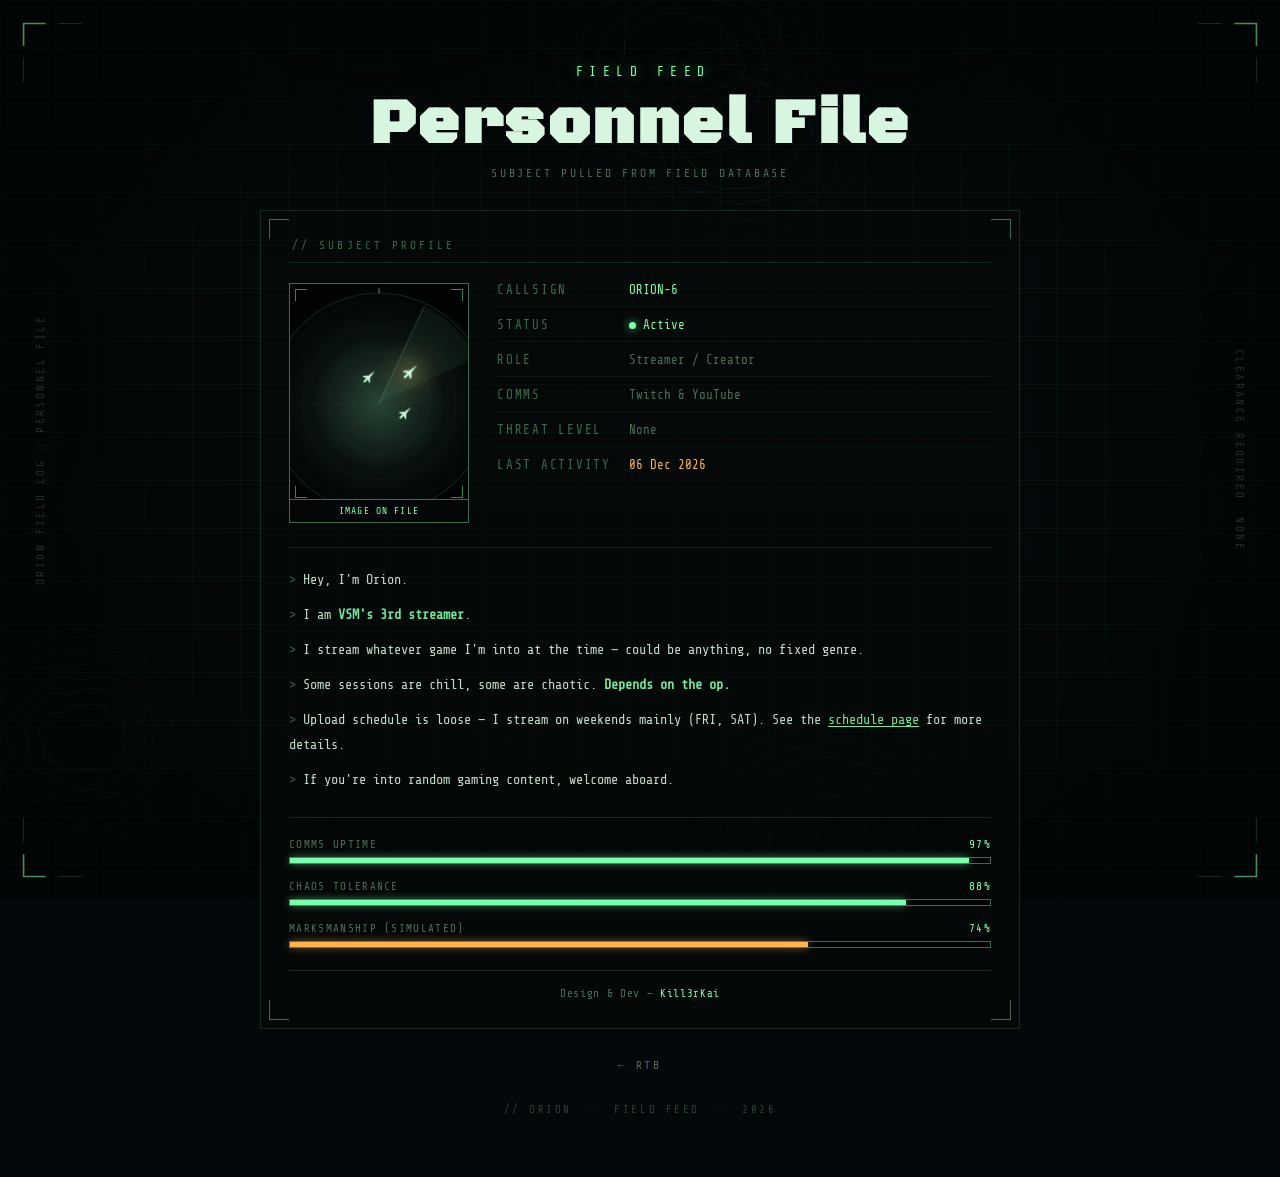
==== commit 9926d3ee: "updated about page" ====
--- a/about.html
+++ b/about.html
@@ -4,17 +4,19 @@
 <head>
     <meta charset="UTF-8" />
     <meta name="viewport" content="width=device-width, initial-scale=1.0" />
-    <title>Orion — Field Dossier</title>
+    <title>Orion — Personnel File</title>
 
-    <link rel="icon" href="Images/icon.png" sizes="32x32" />
-    <link rel="apple-touch-icon" href="Images/icon.png">
+    <link rel="icon" href="Images/image.png" sizes="32x32" />
+    <link rel="apple-touch-icon" href="Images/image.png">
     <link rel="preconnect" href="https://fonts.googleapis.com">
-    <link href="https://fonts.googleapis.com/css2?family=Share+Tech+Mono&family=Black+Ops+One&family=Rajdhani:wght@300;400;600;700&display=swap" rel="stylesheet">
+    <link
+        href="https://fonts.googleapis.com/css2?family=Share+Tech+Mono&family=Black+Ops+One&family=Rajdhani:wght@300;400;600;700&display=swap"
+        rel="stylesheet">
     <link rel="stylesheet" href="https://cdnjs.cloudflare.com/ajax/libs/font-awesome/6.6.0/css/all.min.css">
     <link rel="stylesheet" href="Styles/style.css">
     <link rel="stylesheet" href="Styles/about.css">
 
-    <meta property="og:title" content="Orion — Field Dossier">
+    <meta property="og:title" content="Orion — Personnel File">
     <meta property="og:description" content="Just some guy who likes games.">
     <meta property="og:type" content="website">
 </head>
@@ -32,17 +34,33 @@
     <div class="side-label side-label--left">ORION FIELD LOG ░ PERSONNEL FILE</div>
     <div class="side-label side-label--right">CLEARANCE REQUIRED: NONE</div>
 
-    <div class="corner tl"><svg viewBox="0 0 76 76"><path d="M2 30 L2 2 L30 2" stroke="#7dffab" stroke-width="2" fill="none" opacity="0.55"/><path d="M2 46 L2 76" stroke="#7dffab" stroke-width="1" fill="none" opacity="0.22"/><path d="M46 2 L76 2" stroke="#7dffab" stroke-width="1" fill="none" opacity="0.22"/></svg></div>
-    <div class="corner tr"><svg viewBox="0 0 76 76"><path d="M2 30 L2 2 L30 2" stroke="#7dffab" stroke-width="2" fill="none" opacity="0.55"/><path d="M2 46 L2 76" stroke="#7dffab" stroke-width="1" fill="none" opacity="0.22"/><path d="M46 2 L76 2" stroke="#7dffab" stroke-width="1" fill="none" opacity="0.22"/></svg></div>
-    <div class="corner bl"><svg viewBox="0 0 76 76"><path d="M2 30 L2 2 L30 2" stroke="#7dffab" stroke-width="2" fill="none" opacity="0.55"/><path d="M2 46 L2 76" stroke="#7dffab" stroke-width="1" fill="none" opacity="0.22"/><path d="M46 2 L76 2" stroke="#7dffab" stroke-width="1" fill="none" opacity="0.22"/></svg></div>
-    <div class="corner br"><svg viewBox="0 0 76 76"><path d="M2 30 L2 2 L30 2" stroke="#7dffab" stroke-width="2" fill="none" opacity="0.55"/><path d="M2 46 L2 76" stroke="#7dffab" stroke-width="1" fill="none" opacity="0.22"/><path d="M46 2 L76 2" stroke="#7dffab" stroke-width="1" fill="none" opacity="0.22"/></svg></div>
+    <div class="corner tl"><svg viewBox="0 0 76 76">
+            <path d="M2 30 L2 2 L30 2" stroke="#7dffab" stroke-width="2" fill="none" opacity="0.55" />
+            <path d="M2 46 L2 76" stroke="#7dffab" stroke-width="1" fill="none" opacity="0.22" />
+            <path d="M46 2 L76 2" stroke="#7dffab" stroke-width="1" fill="none" opacity="0.22" />
+        </svg></div>
+    <div class="corner tr"><svg viewBox="0 0 76 76">
+            <path d="M2 30 L2 2 L30 2" stroke="#7dffab" stroke-width="2" fill="none" opacity="0.55" />
+            <path d="M2 46 L2 76" stroke="#7dffab" stroke-width="1" fill="none" opacity="0.22" />
+            <path d="M46 2 L76 2" stroke="#7dffab" stroke-width="1" fill="none" opacity="0.22" />
+        </svg></div>
+    <div class="corner bl"><svg viewBox="0 0 76 76">
+            <path d="M2 30 L2 2 L30 2" stroke="#7dffab" stroke-width="2" fill="none" opacity="0.55" />
+            <path d="M2 46 L2 76" stroke="#7dffab" stroke-width="1" fill="none" opacity="0.22" />
+            <path d="M46 2 L76 2" stroke="#7dffab" stroke-width="1" fill="none" opacity="0.22" />
+        </svg></div>
+    <div class="corner br"><svg viewBox="0 0 76 76">
+            <path d="M2 30 L2 2 L30 2" stroke="#7dffab" stroke-width="2" fill="none" opacity="0.55" />
+            <path d="M2 46 L2 76" stroke="#7dffab" stroke-width="1" fill="none" opacity="0.22" />
+            <path d="M46 2 L76 2" stroke="#7dffab" stroke-width="1" fill="none" opacity="0.22" />
+        </svg></div>
 
     <div class="about-wrap">
 
         <header class="about-hero">
             <div class="about-brandline">FIELD FEED</div>
-            <h1 class="about-title">About</h1>
-            <p class="about-sub">personnel file — orion</p>
+            <h1 class="about-title">Personnel File</h1>
+            <p class="about-sub">subject pulled from field database</p>
         </header>
 
         <div class="dossier-panel">
@@ -52,44 +70,69 @@
             <span class="dossier-bracket db-br"></span>
 
             <div class="dossier-screen">
-                <div class="section-label">// Field Log</div>
+                <div class="section-label">// Subject Profile</div>
 
-                <div class="about-body">
+                <div class="profile-grid">
+                    <div class="id-photo">
+                        <span class="id-corner tl"></span>
+                        <span class="id-corner tr"></span>
+                        <span class="id-corner bl"></span>
+                        <span class="id-corner br"></span>
+                        <img src="Images/image.png" alt="Orion">
+                        <div class="id-photo-tag">Image On File</div>
+                    </div>
+
+                    <div class="readout">
+                        <div class="readout-row"><span class="readout-k">Callsign</span><span
+                                class="readout-v">ORION-6</span></div>
+                        <div class="readout-row"><span class="readout-k">Status</span><span class="readout-v"><span
+                                    class="status-live-dot"></span>Active</span></div>
+                        <div class="readout-row"><span class="readout-k">Role</span><span class="readout-v dim">Streamer
+                                / Creator</span></div>
+                        <div class="readout-row"><span class="readout-k">Comms</span><span class="readout-v dim">Twitch
+                                &amp; YouTube</span></div>
+                        <div class="readout-row"><span class="readout-k">Threat Level</span><span
+                                class="readout-v dim">None</span></div>
+                        <div class="readout-row"><span class="readout-k">Last Activity</span><span
+                                class="readout-v amber" id="lastActivity">—</span></div>
+                    </div>
+                </div>
+
+                <div class="field-notes">
                     <p>Hey, I'm Orion.</p>
-                    <p>I am VSM's 3rd streamer.<br>I make stream on whatever game I'm into at the time — could be anything, no fixed genre.<br>Some sessions are chill, some are chaotic. <strong>Depends on the op.</strong></p>
-                    <p>Upload schedule is loose — I stream on weekends mainly (FRI, SAT). See <strong>schedule</strong> page for more details.</p>
+                    <p>I am <strong>VSM's 3rd streamer</strong>.</p>
+                    <p>I stream whatever game I'm into at the time — could be anything, no fixed genre.</p>
+                    <p>Some sessions are chill, some are chaotic. <strong>Depends on the op.</strong></p>
+                    <p>Upload schedule is loose — I stream on weekends mainly (FRI, SAT). See the <a
+                            href="schedule.html">schedule page</a> for more details.</p>
                     <p>If you're into random gaming content, welcome aboard.</p>
                 </div>
 
-                <div class="readout">
-                    <div class="readout-row"><span class="readout-k">Callsign</span><span class="readout-v">ORION-6</span></div>
-                    <div class="readout-row"><span class="readout-k">Status</span><span class="readout-v"><span class="status-live-dot"></span>Active</span></div>
-                    <div class="readout-row"><span class="readout-k">Role</span><span class="readout-v dim">Streamer / Creator</span></div>
-                    <div class="readout-row"><span class="readout-k">Comms</span><span class="readout-v dim">Twitch &amp; YouTube</span></div>
+                <div class="metrics">
+                    <div class="metric-row">
+                        <div class="metric-label"><span>Comms Uptime</span><span class="metric-val">97%</span></div>
+                        <div class="metric-track">
+                            <div class="metric-fill" data-w="97"></div>
+                        </div>
+                    </div>
+                    <div class="metric-row">
+                        <div class="metric-label"><span>Chaos Tolerance</span><span class="metric-val">88%</span></div>
+                        <div class="metric-track">
+                            <div class="metric-fill" data-w="88"></div>
+                        </div>
+                    </div>
+                    <div class="metric-row">
+                        <div class="metric-label"><span>Marksmanship (Simulated)</span><span
+                                class="metric-val">74%</span></div>
+                        <div class="metric-track">
+                            <div class="metric-fill amber" data-w="74"></div>
+                        </div>
+                    </div>
                 </div>
-            </div>
-        </div>
 
-        <div class="dossier-panel">
-            <span class="dossier-bracket db-tl"></span>
-            <span class="dossier-bracket db-tr"></span>
-            <span class="dossier-bracket db-bl"></span>
-            <span class="dossier-bracket db-br"></span>
-
-            <div class="dossier-screen">
-                <div class="section-label">// Personnel / Credits</div>
-
-                <table class="credits-table">
-                    <tbody>
-                        <tr>
-                            <td>Design &amp; Dev</td>
-                            <td>
-                                <a class="credit-name" href="https://kill3rkai.ai" target="_blank" rel="noopener">Kill3rKai</a>
-                                <span class="credit-sub">Website Design &amp; Development</span>
-                            </td>
-                        </tr>
-                    </tbody>
-                </table>
+                <div class="credits-line">
+                    Design &amp; Dev — <a href="https://kill3rkai.ai" target="_blank" rel="noopener">Kill3rKai</a>
+                </div>
             </div>
         </div>
 
--- a/Styles/about.css
+++ b/Styles/about.css
@@ -1,8 +1,8 @@
 /* ============================================================
-   about.css — ORION field dossier
-   Extends Styles/style.css — tokens (--hud, --amber, --muted etc)
-   are inherited from there. Scrolling page, same pattern as
-   schedule.css.
+   about.css — ORION personnel file
+   A pulled-up dossier screen: ID photo, stat readouts, a
+   classification ticker, animated metric bars. Extends
+   Styles/style.css for shared tokens.
    ============================================================ */
 
 body {
@@ -10,20 +10,22 @@
     min-height: 100vh;
     height: auto;
     overflow: visible auto;
-    padding: 96px 20px 60px;
+    padding: 0 0 60px;
 }
 
 .about-wrap {
-    max-width: 720px;
+    max-width: 820px;
     margin: 0 auto;
     position: relative;
     z-index: 10;
+    padding: 0 20px;
 }
 
 /* ── header ── */
 .about-hero {
     text-align: center;
-    margin-bottom: 26px;
+    margin-bottom: 30px;
+    padding-top: 64px;
 }
 
 .about-brandline {
@@ -66,13 +68,13 @@
     color: var(--muted);
 }
 
-/* ── dossier panel shell (shared by both panels on the page) ── */
+/* ── dossier panel shell ── */
 .dossier-panel {
-    max-width: 640px;
+    max-width: 760px;
     margin: 0 auto 22px;
     background: rgba(6, 10, 8, 0.55);
     border: 1px solid var(--line);
-    padding: 26px 26px 28px;
+    padding: 28px;
     position: relative;
 }
 
@@ -132,52 +134,138 @@
     text-indent: 0.28em;
     color: var(--hud-dim);
     text-transform: uppercase;
-    margin-bottom: 18px;
+    margin-bottom: 20px;
     padding-bottom: 10px;
     border-bottom: 1px solid var(--line);
 }
 
-/* ── bio text ── */
-.about-body p {
-    font-family: 'Rajdhani', sans-serif;
-    font-size: 16px;
-    line-height: 1.75;
-    color: var(--text);
-    opacity: 0.88;
-    margin-bottom: 13px;
-}
-
-.about-body p:last-child {
-    margin-bottom: 0;
-}
-
-.about-body strong {
-    color: var(--hud);
-    font-weight: 700;
-}
-
-/* ── readout block (callsign / status) ── */
+/* ── profile grid: photo + stat readout ── */
+.profile-grid {
+    display: grid;
+    grid-template-columns: 180px 1fr;
+    gap: 28px;
+}
+
+@media (max-width:560px) {
+    .profile-grid {
+        grid-template-columns: 1fr;
+    }
+}
+
+.id-photo {
+    position: relative;
+    aspect-ratio: 3/4;
+    border: 1px solid var(--hud-dim);
+    background: #04060a;
+    overflow: hidden;
+}
+
+.id-photo img {
+    width: 100%;
+    height: 100%;
+    object-fit: cover;
+    filter: grayscale(0.25) contrast(1.05) brightness(0.95);
+}
+
+.id-photo::before {
+    /* one-shot scan sweep on load */
+    content: '';
+    position: absolute;
+    left: 0;
+    right: 0;
+    top: -30%;
+    height: 30%;
+    background: linear-gradient(180deg, transparent, rgba(125, 255, 171, 0.35), transparent);
+    animation: scanSweep 1.6s ease-out .3s both;
+    pointer-events: none;
+}
+
+@keyframes scanSweep {
+    0% {
+        top: -30%;
+    }
+
+    100% {
+        top: 100%;
+    }
+}
+
+.id-photo-tag {
+    position: absolute;
+    left: 0;
+    right: 0;
+    bottom: 0;
+    background: rgba(5, 8, 10, 0.85);
+    border-top: 1px solid var(--hud-dim);
+    padding: 6px 8px;
+    font-family: 'Share Tech Mono', monospace;
+    font-size: 9.5px;
+    letter-spacing: 0.12em;
+    color: var(--hud);
+    text-align: center;
+    text-transform: uppercase;
+}
+
+.id-corner {
+    position: absolute;
+    width: 12px;
+    height: 12px;
+    border-color: rgba(125, 255, 171, 0.5);
+    border-style: solid;
+    z-index: 2;
+}
+
+.id-corner.tl {
+    top: 5px;
+    left: 5px;
+    border-width: 1px 0 0 1px;
+}
+
+.id-corner.tr {
+    top: 5px;
+    right: 5px;
+    border-width: 1px 1px 0 0;
+}
+
+.id-corner.bl {
+    bottom: 24px;
+    left: 5px;
+    border-width: 0 0 1px 1px;
+}
+
+.id-corner.br {
+    bottom: 24px;
+    right: 5px;
+    border-width: 0 1px 1px 0;
+}
+
 .readout {
-    margin-top: 22px;
-    border-top: 1px solid var(--line);
-    padding-top: 18px;
     display: flex;
     flex-direction: column;
-    gap: 9px;
+    gap: 11px;
 }
 
 .readout-row {
     display: flex;
     gap: 14px;
+    align-items: baseline;
     font-family: 'Share Tech Mono', monospace;
     font-size: 12.5px;
+    border-bottom: 1px solid rgba(125, 255, 171, 0.06);
+    padding-bottom: 9px;
+}
+
+.readout-row:last-child {
+    border-bottom: none;
+    padding-bottom: 0;
 }
 
 .readout-k {
     color: var(--hud-dim);
-    min-width: 130px;
+    min-width: 118px;
     letter-spacing: 0.14em;
     text-transform: uppercase;
+    flex-shrink: 0;
 }
 
 .readout-v {
@@ -215,74 +303,120 @@
     }
 }
 
-/* ── credits table ── */
-.credits-table {
-    width: 100%;
-    border-collapse: collapse;
-    font-family: 'Share Tech Mono', monospace;
-    font-size: 12.5px;
-}
-
-.credits-table tr {
-    border-bottom: 1px solid rgba(125, 255, 171, 0.06);
-    transition: background .2s ease;
-}
-
-.credits-table tr:last-child {
-    border-bottom: none;
-}
-
-.credits-table tr:hover {
-    background: rgba(125, 255, 171, 0.03);
-}
-
-.credits-table td {
-    padding: 12px 8px;
-    letter-spacing: 0.03em;
-    vertical-align: top;
-}
-
-.credits-table td:first-child {
+/* ── field notes (bio) ── */
+.field-notes {
+    margin-top: 24px;
+    padding-top: 20px;
+    border-top: 1px solid var(--line);
+    font-family: 'Share Tech Mono', monospace;
+    font-size: 13.5px;
+    line-height: 1.85;
+    color: var(--text);
+    opacity: 0.9;
+}
+
+.field-notes p {
+    margin-bottom: 10px;
+}
+
+.field-notes p:last-child {
+    margin-bottom: 0;
+}
+
+.field-notes p::before {
+    content: '> ';
     color: var(--hud-dim);
-    white-space: nowrap;
-    padding-right: 22px;
-    font-size: 10.5px;
-    letter-spacing: 0.2em;
-    text-transform: uppercase;
-    padding-top: 14px;
-}
-
-.credits-table td:last-child {
-    font-family: 'Rajdhani', sans-serif;
-    color: var(--text);
-    font-size: 15px;
-}
-
-a.credit-name {
-    all: unset;
-    display: block;
-    color: var(--text);
-    font-weight: 600;
-    cursor: none;
-}
-
-a.credit-name:hover {
-    color: var(--hud);
-}
-
-.credit-sub {
-    display: block;
-    font-family: 'Share Tech Mono', monospace;
+}
+
+.field-notes strong {
+    color: var(--hud);
+    font-weight: 700;
+}
+
+.field-notes a {
+    color: var(--hud);
+    text-decoration: underline;
+    text-underline-offset: 2px;
+}
+
+.field-notes a:hover {
+    text-shadow: 0 0 8px rgba(125, 255, 171, 0.6);
+}
+
+/* ── operational metrics (stat bars) ── */
+.metrics {
+    margin-top: 24px;
+    padding-top: 20px;
+    border-top: 1px solid var(--line);
+}
+
+.metric-row {
+    margin-bottom: 16px;
+}
+
+.metric-row:last-child {
+    margin-bottom: 0;
+}
+
+.metric-label {
+    display: flex;
+    justify-content: space-between;
+    font-family: 'Share Tech Mono', monospace;
+    font-size: 11px;
+    letter-spacing: 0.12em;
     color: var(--muted);
-    font-size: 10.5px;
-    letter-spacing: 0.08em;
-    margin-top: 2px;
+    text-transform: uppercase;
+    margin-bottom: 6px;
+}
+
+.metric-label .metric-val {
+    color: var(--hud);
+}
+
+.metric-track {
+    height: 7px;
+    border: 1px solid var(--hud-dim);
+    background: rgba(0, 0, 0, 0.4);
+}
+
+.metric-fill {
+    height: 100%;
+    width: 0%;
+    background: var(--hud);
+    box-shadow: 0 0 8px rgba(125, 255, 171, 0.6);
+    transition: width 1.1s cubic-bezier(0.4, 0, 0.2, 1);
+}
+
+.metric-fill.amber {
+    background: var(--amber);
+    box-shadow: 0 0 8px rgba(255, 180, 84, 0.6);
+}
+
+/* ── credits (kept quiet, single line) ── */
+.credits-line {
+    margin-top: 22px;
+    padding-top: 16px;
+    border-top: 1px solid var(--line);
+    font-family: 'Share Tech Mono', monospace;
+    font-size: 11px;
+    letter-spacing: 0.06em;
+    color: var(--muted);
+    text-align: center;
+}
+
+.credits-line a {
+    color: var(--hud);
+    text-decoration: none;
+}
+
+.credits-line a:hover {
+    text-shadow: 0 0 8px rgba(125, 255, 171, 0.6);
 }
 
 /* ── back link ── */
 .about-back {
     text-align: center;
-    margin-top: 6px;
+    margin-top: 20px;
 }
 
 .about-back a {
@@ -312,7 +446,6 @@
     transform: translateX(-4px);
 }
 
-/* ── footer ── */
 .about-footer {
     text-align: center;
     margin-top: 24px;
@@ -324,20 +457,11 @@
 }
 
 @media (max-width:480px) {
-    body {
-        padding: 80px 14px 40px;
-    }
-
     .dossier-panel {
-        padding: 20px 18px 22px;
-    }
-
-    .readout-row {
-        flex-direction: column;
-        gap: 2px;
-    }
-
-    .readout-k {
-        min-width: 0;
+        padding: 20px;
+    }
+
+    .about-wrap {
+        padding: 0 14px;
     }
 }
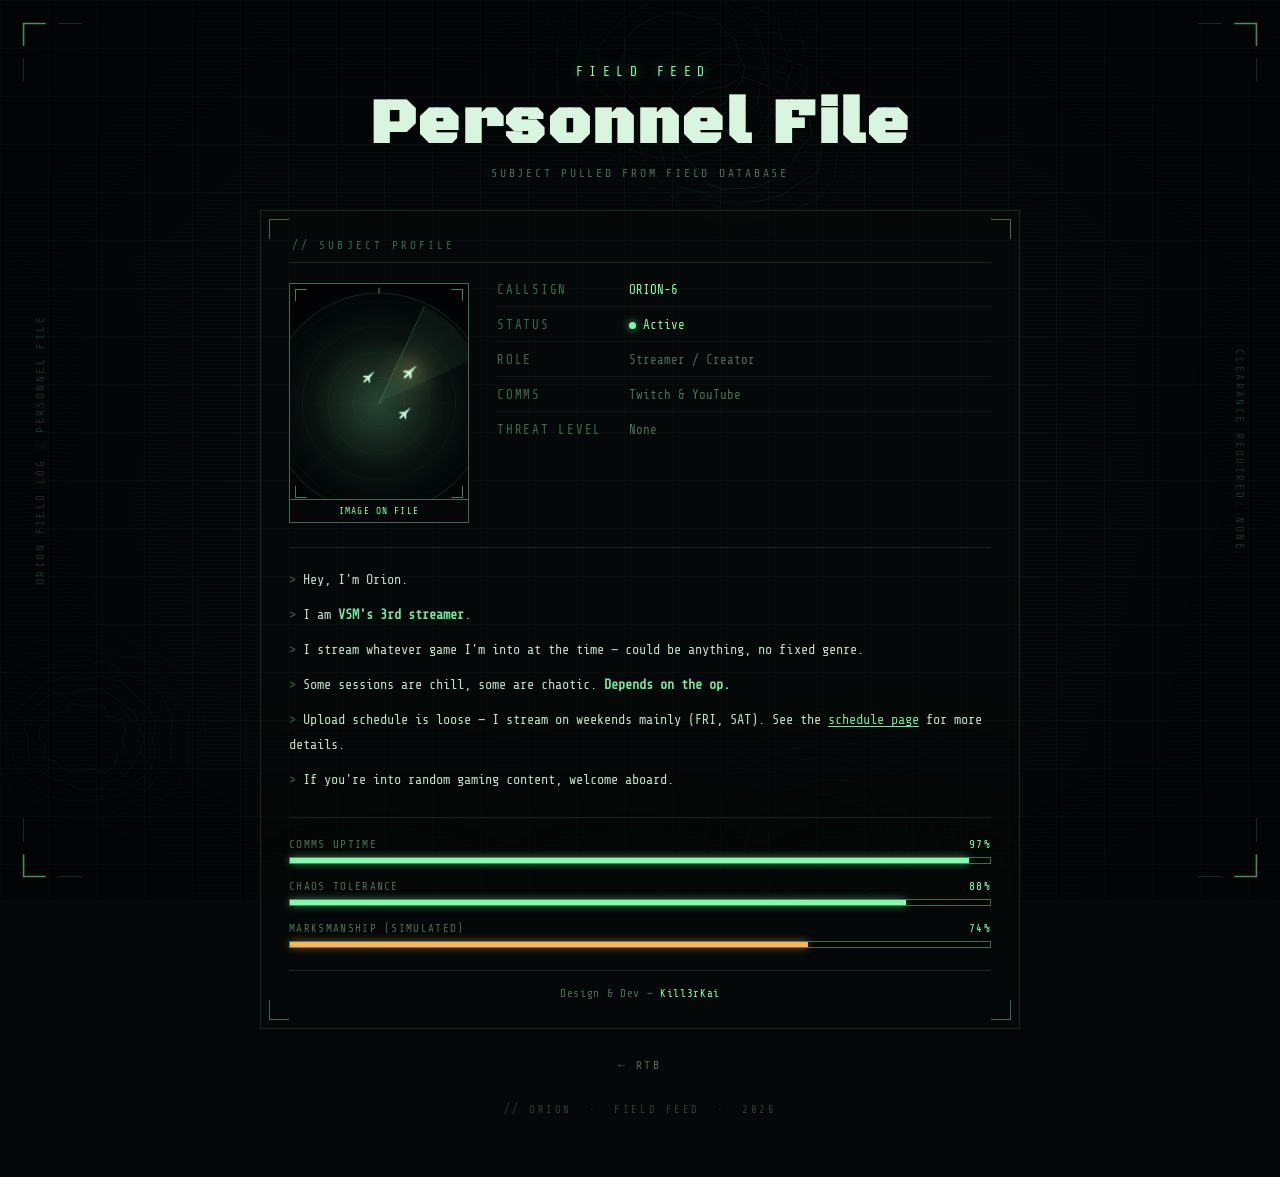
==== commit e8ff4976: "removed tedious bit of code" ====
--- a/about.html
+++ b/about.html
@@ -93,8 +93,6 @@
                                 &amp; YouTube</span></div>
                         <div class="readout-row"><span class="readout-k">Threat Level</span><span
                                 class="readout-v dim">None</span></div>
-                        <div class="readout-row"><span class="readout-k">Last Activity</span><span
-                                class="readout-v amber" id="lastActivity">—</span></div>
                     </div>
                 </div>
 
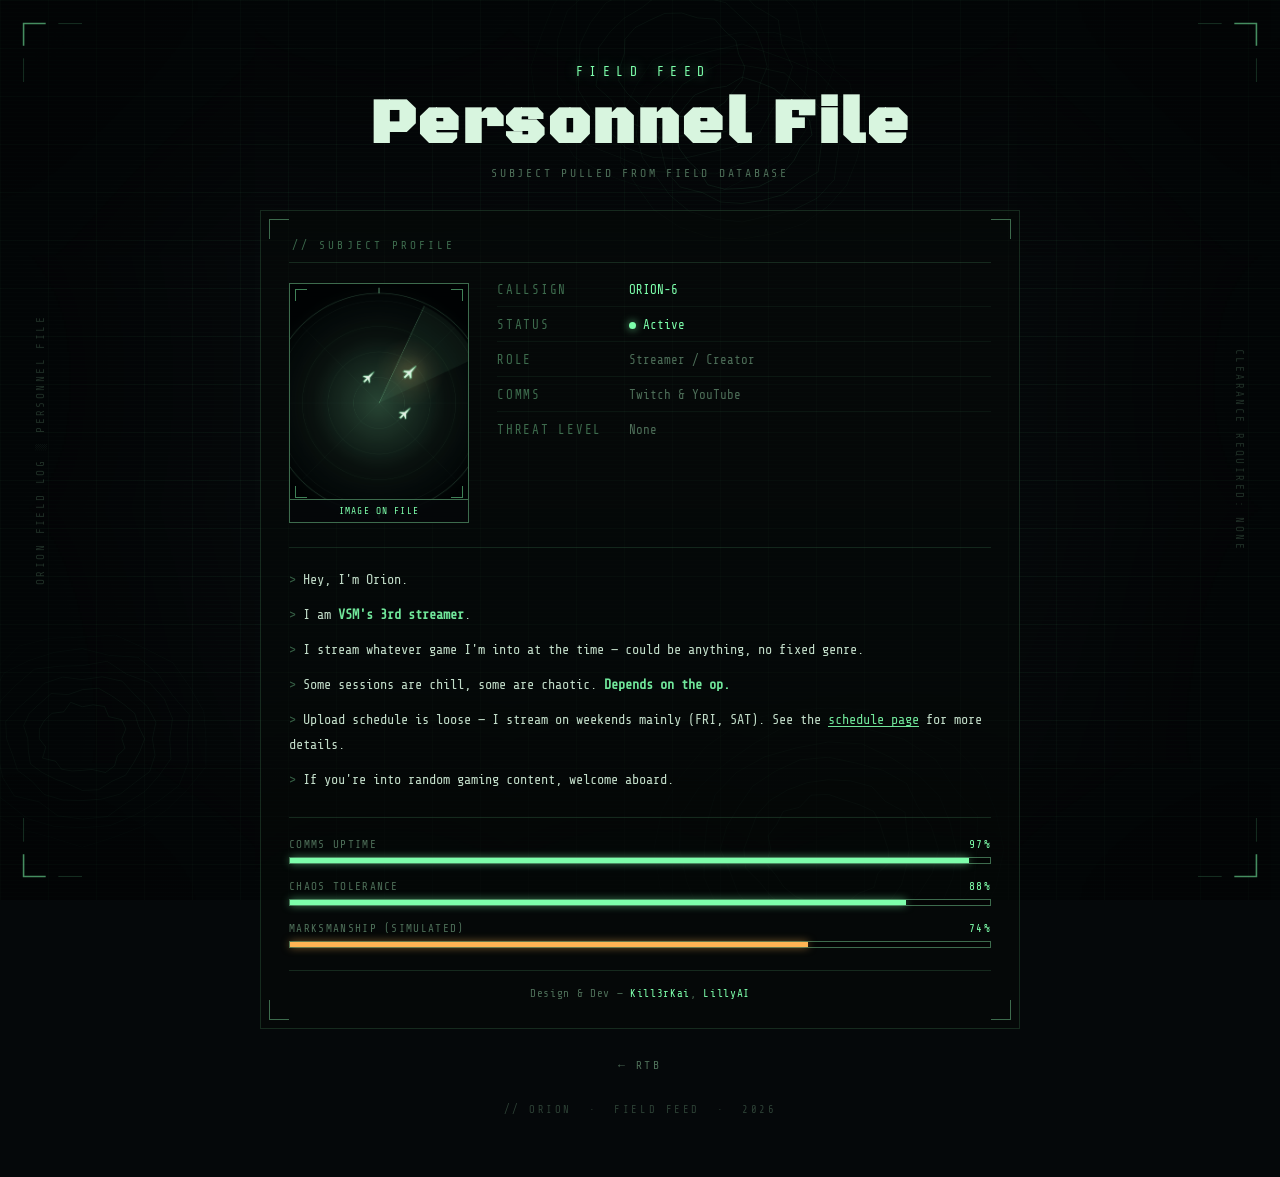
==== commit 1ca79b77: "updated credits on about page" ====
--- a/about.html
+++ b/about.html
@@ -129,7 +129,7 @@
                 </div>
 
                 <div class="credits-line">
-                    Design &amp; Dev — <a href="https://kill3rkai.ai" target="_blank" rel="noopener">Kill3rKai</a>
+                    Design &amp; Dev — <a href="https://kill3rkai.ai" target="_blank" rel="noopener">Kill3rKai</a>, <a href="https://kill3rkai.ai/lilly" target="_blank" rel="noopener">LillyAI</a>
                 </div>
             </div>
         </div>
